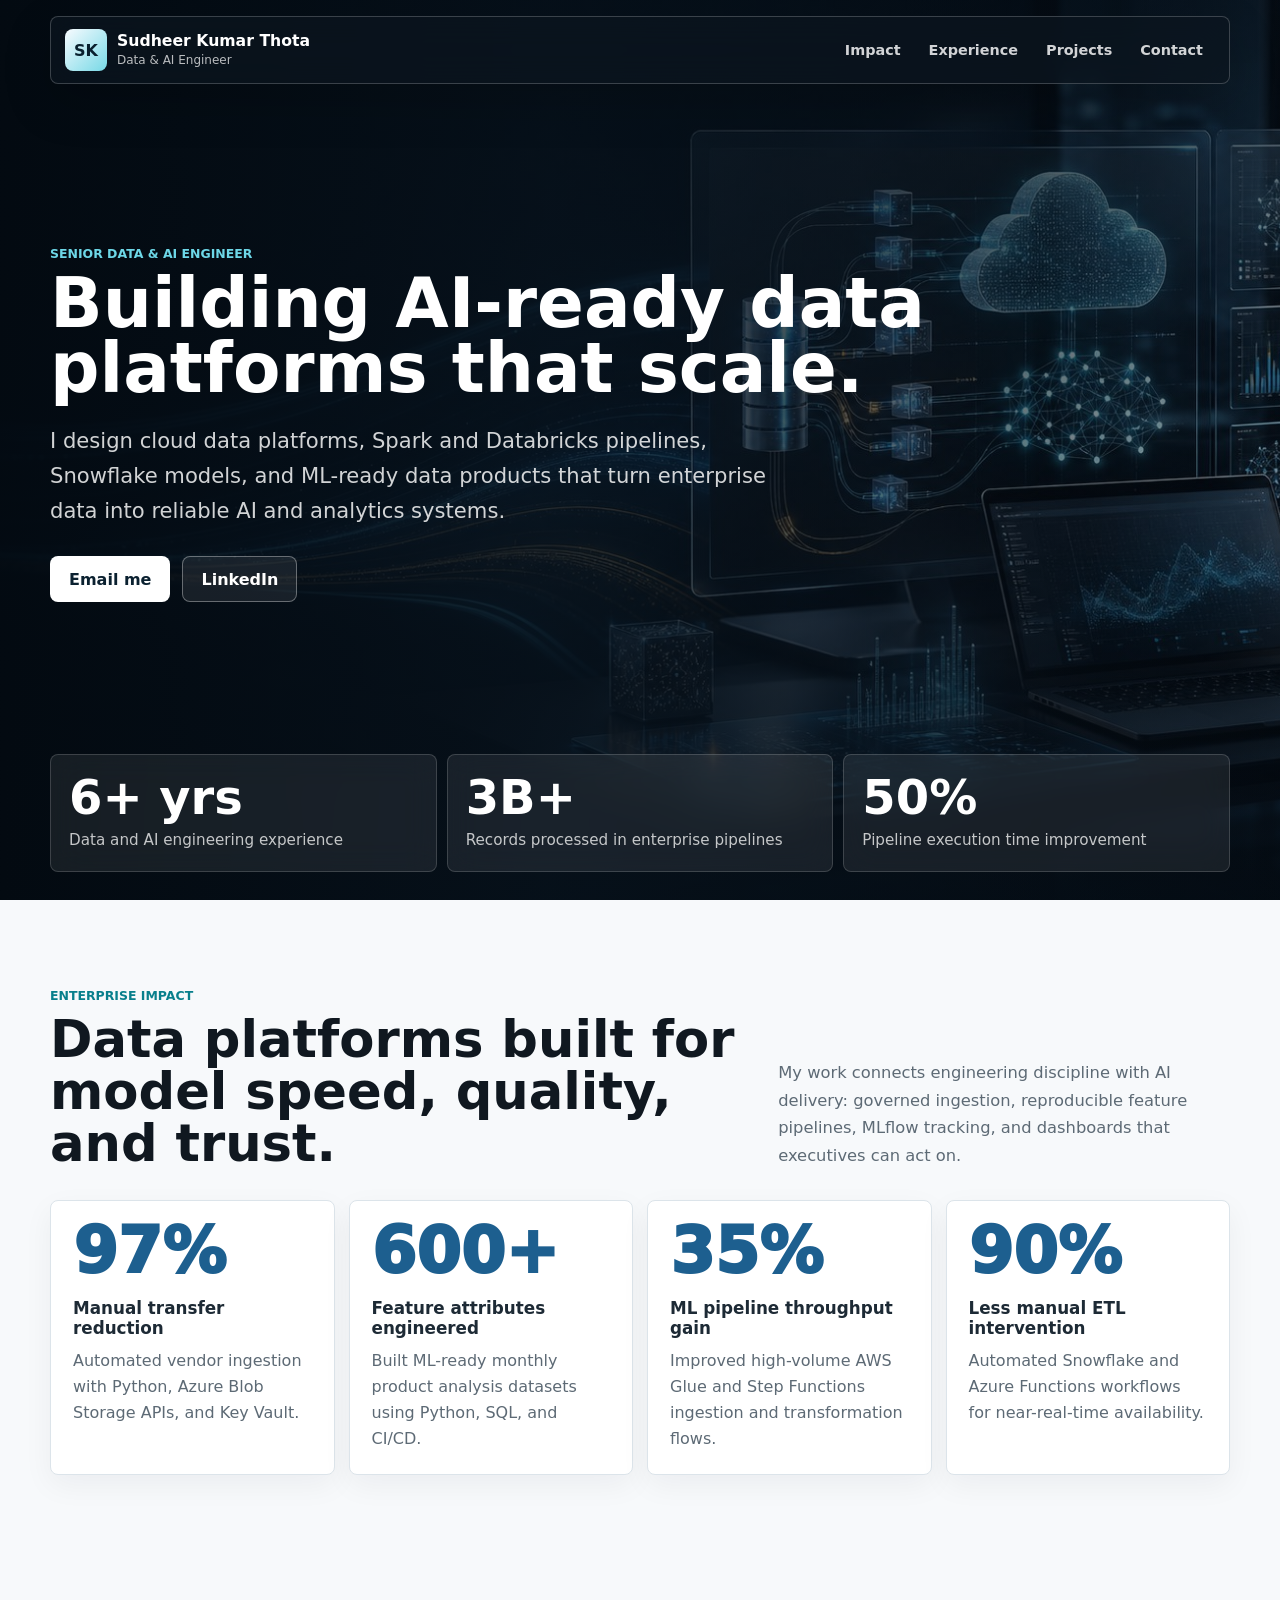
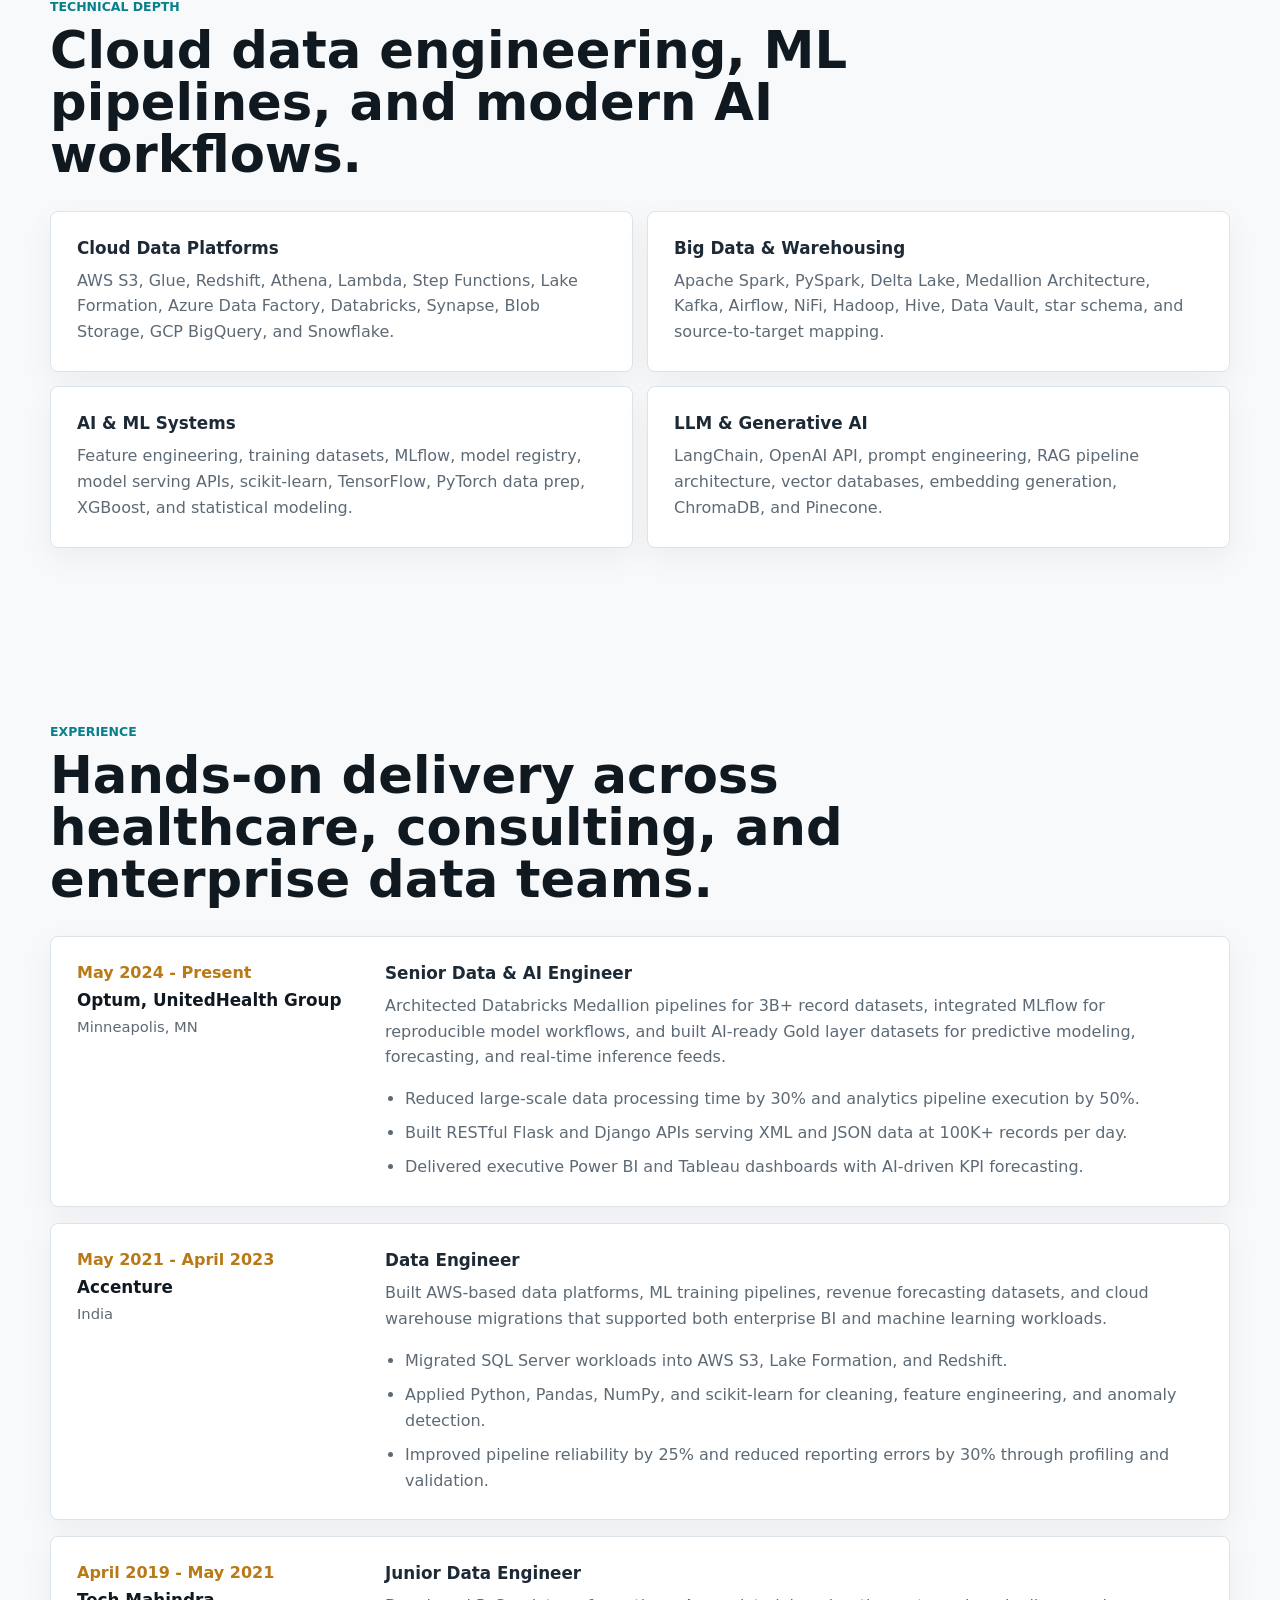
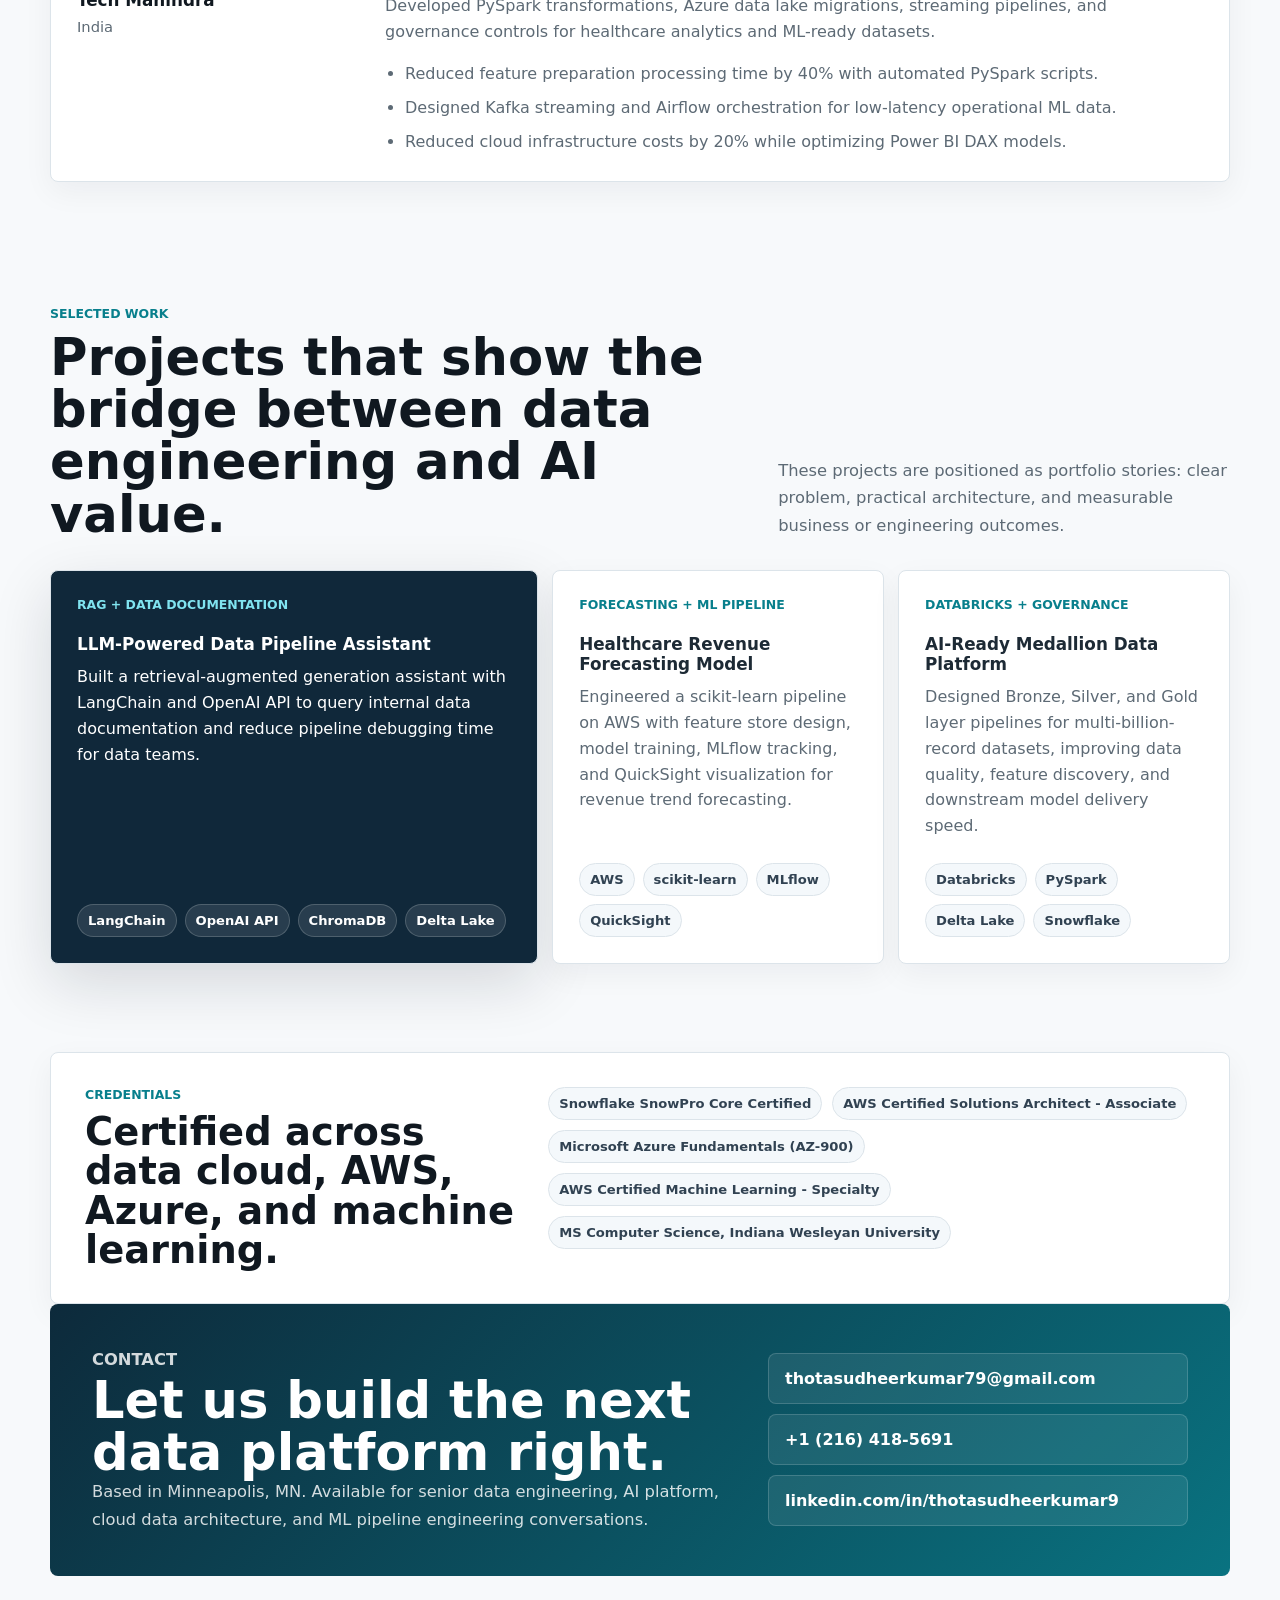
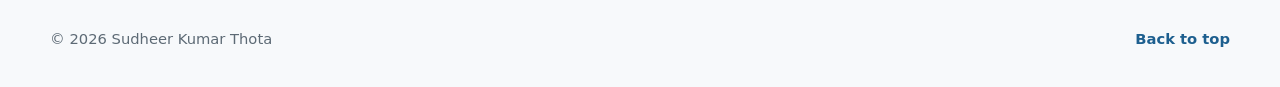
==== index.html @ 4dd769dd "Initial portfolio site" ====
<!doctype html>
<html lang="en">
  <head>
    <meta charset="UTF-8" />
    <meta name="viewport" content="width=device-width, initial-scale=1.0" />
    <meta
      name="description"
      content="Sudheer Kumar Thota - Senior Data and AI Engineer specializing in cloud data platforms, Databricks, Snowflake, Spark, ML pipelines, and AI-ready data products."
    />
    <title>Sudheer Kumar Thota | Senior Data & AI Engineer</title>
    <link rel="stylesheet" href="portfolio.css" />
    <script type="application/ld+json">
      {
        "@context": "https://schema.org",
        "@type": "Person",
        "name": "Sudheer Kumar Thota",
        "jobTitle": "Senior Data & AI Engineer",
        "email": "mailto:thotasudheerkumar79@gmail.com",
        "telephone": "+1-216-418-5691",
        "url": "https://linkedin.com/in/thotasudheerkumar9",
        "address": {
          "@type": "PostalAddress",
          "addressLocality": "Minneapolis",
          "addressRegion": "MN",
          "addressCountry": "US"
        },
        "knowsAbout": [
          "Data Engineering",
          "Artificial Intelligence",
          "Machine Learning Pipelines",
          "Databricks",
          "Snowflake",
          "Apache Spark",
          "AWS",
          "Azure",
          "GCP"
        ]
      }
    </script>
  </head>
  <body>
    <header class="site-header" aria-label="Portfolio navigation">
      <a class="brand" href="#home" aria-label="Sudheer Kumar Thota home">
        <span class="brand-mark">SK</span>
        <span>
          <strong>Sudheer Kumar Thota</strong>
          <small>Data & AI Engineer</small>
        </span>
      </a>
      <nav class="nav-links" aria-label="Primary navigation">
        <a href="#impact">Impact</a>
        <a href="#experience">Experience</a>
        <a href="#projects">Projects</a>
        <a href="#contact">Contact</a>
      </nav>
    </header>

    <main>
      <section class="hero" id="home" aria-labelledby="hero-title">
        <img
          class="hero-image"
          src="assets/sudheer-data-ai-hero.jpg"
          alt="Abstract cloud data pipelines, AI models, and analytics dashboards"
        />
        <div class="hero-overlay"></div>
        <div class="hero-content">
          <p class="eyebrow">Senior Data & AI Engineer</p>
          <h1 id="hero-title">Building AI-ready data platforms that scale.</h1>
          <p class="hero-lede">
            I design cloud data platforms, Spark and Databricks pipelines, Snowflake models,
            and ML-ready data products that turn enterprise data into reliable AI and analytics systems.
          </p>
          <div class="hero-actions" aria-label="Contact links">
            <a class="button primary" href="mailto:thotasudheerkumar79@gmail.com">Email me</a>
            <a class="button secondary" href="https://linkedin.com/in/thotasudheerkumar9">LinkedIn</a>
          </div>
        </div>
        <div class="hero-proof" aria-label="Professional highlights">
          <article>
            <strong>6+ yrs</strong>
            <span>Data and AI engineering experience</span>
          </article>
          <article>
            <strong>3B+</strong>
            <span>Records processed in enterprise pipelines</span>
          </article>
          <article>
            <strong>50%</strong>
            <span>Pipeline execution time improvement</span>
          </article>
        </div>
      </section>

      <section class="section impact" id="impact" aria-labelledby="impact-title">
        <div class="section-kicker">Enterprise Impact</div>
        <div class="section-heading">
          <h2 id="impact-title">Data platforms built for model speed, quality, and trust.</h2>
          <p>
            My work connects engineering discipline with AI delivery: governed ingestion,
            reproducible feature pipelines, MLflow tracking, and dashboards that executives can act on.
          </p>
        </div>
        <div class="metric-grid">
          <article class="metric">
            <span>97%</span>
            <h3>Manual transfer reduction</h3>
            <p>Automated vendor ingestion with Python, Azure Blob Storage APIs, and Key Vault.</p>
          </article>
          <article class="metric">
            <span>600+</span>
            <h3>Feature attributes engineered</h3>
            <p>Built ML-ready monthly product analysis datasets using Python, SQL, and CI/CD.</p>
          </article>
          <article class="metric">
            <span>35%</span>
            <h3>ML pipeline throughput gain</h3>
            <p>Improved high-volume AWS Glue and Step Functions ingestion and transformation flows.</p>
          </article>
          <article class="metric">
            <span>90%</span>
            <h3>Less manual ETL intervention</h3>
            <p>Automated Snowflake and Azure Functions workflows for near-real-time availability.</p>
          </article>
        </div>
      </section>

      <section class="section expertise" aria-labelledby="expertise-title">
        <div class="section-kicker">Technical Depth</div>
        <div class="section-heading compact">
          <h2 id="expertise-title">Cloud data engineering, ML pipelines, and modern AI workflows.</h2>
        </div>
        <div class="expertise-grid">
          <article>
            <h3>Cloud Data Platforms</h3>
            <p>AWS S3, Glue, Redshift, Athena, Lambda, Step Functions, Lake Formation, Azure Data Factory, Databricks, Synapse, Blob Storage, GCP BigQuery, and Snowflake.</p>
          </article>
          <article>
            <h3>Big Data & Warehousing</h3>
            <p>Apache Spark, PySpark, Delta Lake, Medallion Architecture, Kafka, Airflow, NiFi, Hadoop, Hive, Data Vault, star schema, and source-to-target mapping.</p>
          </article>
          <article>
            <h3>AI & ML Systems</h3>
            <p>Feature engineering, training datasets, MLflow, model registry, model serving APIs, scikit-learn, TensorFlow, PyTorch data prep, XGBoost, and statistical modeling.</p>
          </article>
          <article>
            <h3>LLM & Generative AI</h3>
            <p>LangChain, OpenAI API, prompt engineering, RAG pipeline architecture, vector databases, embedding generation, ChromaDB, and Pinecone.</p>
          </article>
        </div>
      </section>

      <section class="section experience" id="experience" aria-labelledby="experience-title">
        <div class="section-kicker">Experience</div>
        <div class="section-heading compact">
          <h2 id="experience-title">Hands-on delivery across healthcare, consulting, and enterprise data teams.</h2>
        </div>
        <div class="timeline">
          <article class="role">
            <div class="role-meta">
              <span>May 2024 - Present</span>
              <strong>Optum, UnitedHealth Group</strong>
              <small>Minneapolis, MN</small>
            </div>
            <div class="role-body">
              <h3>Senior Data & AI Engineer</h3>
              <p>
                Architected Databricks Medallion pipelines for 3B+ record datasets, integrated
                MLflow for reproducible model workflows, and built AI-ready Gold layer datasets
                for predictive modeling, forecasting, and real-time inference feeds.
              </p>
              <ul>
                <li>Reduced large-scale data processing time by 30% and analytics pipeline execution by 50%.</li>
                <li>Built RESTful Flask and Django APIs serving XML and JSON data at 100K+ records per day.</li>
                <li>Delivered executive Power BI and Tableau dashboards with AI-driven KPI forecasting.</li>
              </ul>
            </div>
          </article>

          <article class="role">
            <div class="role-meta">
              <span>May 2021 - April 2023</span>
              <strong>Accenture</strong>
              <small>India</small>
            </div>
            <div class="role-body">
              <h3>Data Engineer</h3>
              <p>
                Built AWS-based data platforms, ML training pipelines, revenue forecasting datasets,
                and cloud warehouse migrations that supported both enterprise BI and machine learning workloads.
              </p>
              <ul>
                <li>Migrated SQL Server workloads into AWS S3, Lake Formation, and Redshift.</li>
                <li>Applied Python, Pandas, NumPy, and scikit-learn for cleaning, feature engineering, and anomaly detection.</li>
                <li>Improved pipeline reliability by 25% and reduced reporting errors by 30% through profiling and validation.</li>
              </ul>
            </div>
          </article>

          <article class="role">
            <div class="role-meta">
              <span>April 2019 - May 2021</span>
              <strong>Tech Mahindra</strong>
              <small>India</small>
            </div>
            <div class="role-body">
              <h3>Junior Data Engineer</h3>
              <p>
                Developed PySpark transformations, Azure data lake migrations, streaming pipelines,
                and governance controls for healthcare analytics and ML-ready datasets.
              </p>
              <ul>
                <li>Reduced feature preparation processing time by 40% with automated PySpark scripts.</li>
                <li>Designed Kafka streaming and Airflow orchestration for low-latency operational ML data.</li>
                <li>Reduced cloud infrastructure costs by 20% while optimizing Power BI DAX models.</li>
              </ul>
            </div>
          </article>
        </div>
      </section>

      <section class="section projects" id="projects" aria-labelledby="projects-title">
        <div class="section-kicker">Selected Work</div>
        <div class="section-heading">
          <h2 id="projects-title">Projects that show the bridge between data engineering and AI value.</h2>
          <p>
            These projects are positioned as portfolio stories: clear problem, practical architecture,
            and measurable business or engineering outcomes.
          </p>
        </div>
        <div class="project-grid">
          <article class="project-card featured">
            <span>RAG + Data Documentation</span>
            <h3>LLM-Powered Data Pipeline Assistant</h3>
            <p>
              Built a retrieval-augmented generation assistant with LangChain and OpenAI API to query
              internal data documentation and reduce pipeline debugging time for data teams.
            </p>
            <div class="tag-row">
              <span>LangChain</span>
              <span>OpenAI API</span>
              <span>ChromaDB</span>
              <span>Delta Lake</span>
            </div>
          </article>
          <article class="project-card">
            <span>Forecasting + ML Pipeline</span>
            <h3>Healthcare Revenue Forecasting Model</h3>
            <p>
              Engineered a scikit-learn pipeline on AWS with feature store design, model training,
              MLflow tracking, and QuickSight visualization for revenue trend forecasting.
            </p>
            <div class="tag-row">
              <span>AWS</span>
              <span>scikit-learn</span>
              <span>MLflow</span>
              <span>QuickSight</span>
            </div>
          </article>
          <article class="project-card">
            <span>Databricks + Governance</span>
            <h3>AI-Ready Medallion Data Platform</h3>
            <p>
              Designed Bronze, Silver, and Gold layer pipelines for multi-billion-record datasets,
              improving data quality, feature discovery, and downstream model delivery speed.
            </p>
            <div class="tag-row">
              <span>Databricks</span>
              <span>PySpark</span>
              <span>Delta Lake</span>
              <span>Snowflake</span>
            </div>
          </article>
        </div>
      </section>

      <section class="section credentials" aria-labelledby="credentials-title">
        <div>
          <div class="section-kicker">Credentials</div>
          <h2 id="credentials-title">Certified across data cloud, AWS, Azure, and machine learning.</h2>
        </div>
        <div class="credential-list">
          <span>Snowflake SnowPro Core Certified</span>
          <span>AWS Certified Solutions Architect - Associate</span>
          <span>Microsoft Azure Fundamentals (AZ-900)</span>
          <span>AWS Certified Machine Learning - Specialty</span>
          <span>MS Computer Science, Indiana Wesleyan University</span>
        </div>
      </section>

      <section class="contact-band" id="contact" aria-labelledby="contact-title">
        <div>
          <p class="eyebrow">Contact</p>
          <h2 id="contact-title">Let us build the next data platform right.</h2>
          <p>
            Based in Minneapolis, MN. Available for senior data engineering, AI platform,
            cloud data architecture, and ML pipeline engineering conversations.
          </p>
        </div>
        <div class="contact-card">
          <a href="mailto:thotasudheerkumar79@gmail.com">thotasudheerkumar79@gmail.com</a>
          <a href="tel:+12164185691">+1 (216) 418-5691</a>
          <a href="https://linkedin.com/in/thotasudheerkumar9">linkedin.com/in/thotasudheerkumar9</a>
        </div>
      </section>
    </main>

    <footer class="site-footer">
      <span>© 2026 Sudheer Kumar Thota</span>
      <a href="#home">Back to top</a>
    </footer>
  </body>
</html>
---- portfolio.css ----
:root {
  --ink: #101820;
  --ink-2: #1d2a35;
  --muted: #5d6a75;
  --paper: #f7f9fb;
  --surface: #ffffff;
  --line: #dce4ea;
  --blue: #1d5f8f;
  --teal: #087f8c;
  --amber: #b87916;
  --coral: #b94e48;
  --shadow: 0 20px 60px rgba(16, 24, 32, 0.14);
}

* {
  box-sizing: border-box;
}

html {
  scroll-behavior: smooth;
}

body {
  margin: 0;
  color: var(--ink);
  background: var(--paper);
  font-family:
    Inter, ui-sans-serif, system-ui, -apple-system, BlinkMacSystemFont, "Segoe UI",
    sans-serif;
}

a {
  color: inherit;
  text-decoration: none;
}

p,
h1,
h2,
h3 {
  margin-top: 0;
}

.site-header {
  position: fixed;
  top: 16px;
  left: 50%;
  z-index: 20;
  display: flex;
  width: min(1180px, calc(100% - 28px));
  align-items: center;
  justify-content: space-between;
  gap: 18px;
  transform: translateX(-50%);
  border: 1px solid rgba(255, 255, 255, 0.2);
  border-radius: 8px;
  background: rgba(12, 22, 31, 0.72);
  padding: 12px 14px;
  color: #ffffff;
  backdrop-filter: blur(18px);
  box-shadow: 0 18px 48px rgba(0, 0, 0, 0.18);
}

.brand {
  display: inline-flex;
  min-width: 0;
  align-items: center;
  gap: 10px;
}

.brand-mark {
  display: grid;
  width: 42px;
  height: 42px;
  place-items: center;
  border-radius: 8px;
  background: linear-gradient(135deg, #f8fbff, #77d9e6);
  color: #09202e;
  font-weight: 900;
}

.brand strong,
.brand small {
  display: block;
  line-height: 1.05;
}

.brand strong {
  font-size: 0.98rem;
}

.brand small {
  margin-top: 4px;
  color: rgba(255, 255, 255, 0.72);
  font-size: 0.75rem;
}

.nav-links {
  display: flex;
  flex-wrap: wrap;
  align-items: center;
  justify-content: flex-end;
  gap: 4px;
}

.nav-links a {
  border-radius: 8px;
  padding: 10px 12px;
  color: rgba(255, 255, 255, 0.82);
  font-size: 0.9rem;
  font-weight: 800;
}

.nav-links a:hover {
  background: rgba(255, 255, 255, 0.1);
  color: #ffffff;
}

.hero {
  position: relative;
  min-height: 100svh;
  display: grid;
  align-items: center;
  overflow: hidden;
  padding: 118px max(22px, calc((100vw - 1180px) / 2)) 170px;
  color: #ffffff;
}

.hero-image,
.hero-overlay {
  position: absolute;
  inset: 0;
  width: 100%;
  height: 100%;
}

.hero-image {
  object-fit: cover;
  object-position: center;
}

.hero-overlay {
  background:
    linear-gradient(90deg, rgba(3, 10, 17, 0.96) 0%, rgba(7, 18, 28, 0.78) 43%, rgba(7, 18, 28, 0.2) 100%),
    linear-gradient(0deg, rgba(3, 10, 17, 0.86) 0%, rgba(3, 10, 17, 0.18) 44%, rgba(3, 10, 17, 0.6) 100%);
}

.hero-content {
  position: relative;
  z-index: 1;
  width: min(900px, 100%);
}

.eyebrow,
.section-kicker {
  margin-bottom: 10px;
  color: #6dd7e7;
  font-size: 0.78rem;
  font-weight: 900;
  letter-spacing: 0;
  text-transform: uppercase;
}

.section-kicker {
  color: var(--teal);
}

h1 {
  margin-bottom: 22px;
  max-width: 900px;
  font-size: clamp(2.9rem, 5.4vw, 4.9rem);
  line-height: 0.95;
  letter-spacing: 0;
}

.hero-lede {
  max-width: 720px;
  margin-bottom: 28px;
  color: rgba(255, 255, 255, 0.82);
  font-size: clamp(1.04rem, 2vw, 1.32rem);
  line-height: 1.65;
}

.hero-actions {
  display: flex;
  flex-wrap: wrap;
  gap: 12px;
}

.button {
  display: inline-flex;
  min-height: 46px;
  align-items: center;
  justify-content: center;
  border-radius: 8px;
  border: 1px solid transparent;
  padding: 0 18px;
  font-weight: 900;
}

.button.primary {
  background: #ffffff;
  color: #0b2130;
}

.button.secondary {
  border-color: rgba(255, 255, 255, 0.34);
  color: #ffffff;
  background: rgba(255, 255, 255, 0.08);
}

.button:hover {
  transform: translateY(-1px);
}

.hero-proof {
  position: absolute;
  right: max(22px, calc((100vw - 1180px) / 2));
  bottom: 28px;
  left: max(22px, calc((100vw - 1180px) / 2));
  z-index: 1;
  display: grid;
  grid-template-columns: repeat(3, minmax(0, 1fr));
  gap: 10px;
}

.hero-proof article {
  min-height: 118px;
  border: 1px solid rgba(255, 255, 255, 0.16);
  border-radius: 8px;
  background: rgba(255, 255, 255, 0.08);
  padding: 18px;
  backdrop-filter: blur(16px);
}

.hero-proof strong {
  display: block;
  margin-bottom: 8px;
  font-size: clamp(1.9rem, 4vw, 3rem);
  line-height: 1;
}

.hero-proof span {
  color: rgba(255, 255, 255, 0.75);
  font-size: 0.95rem;
  line-height: 1.45;
}

.section,
.contact-band,
.site-footer {
  width: min(1180px, calc(100% - 36px));
  margin: 0 auto;
}

.section {
  padding: 88px 0;
}

.section-heading {
  display: grid;
  grid-template-columns: minmax(0, 1.1fr) minmax(280px, 0.72fr);
  gap: 38px;
  align-items: end;
  margin-bottom: 30px;
}

.section-heading.compact {
  display: block;
  max-width: 880px;
}

h2 {
  margin-bottom: 0;
  color: var(--ink);
  font-size: clamp(2rem, 4vw, 3.5rem);
  line-height: 1.02;
  letter-spacing: 0;
}

.section-heading p,
.contact-band p {
  margin-bottom: 0;
  color: var(--muted);
  font-size: 1.02rem;
  line-height: 1.7;
}

.metric-grid,
.expertise-grid,
.project-grid {
  display: grid;
  grid-template-columns: repeat(4, minmax(0, 1fr));
  gap: 14px;
}

.metric,
.expertise-grid article,
.project-card,
.role,
.credentials {
  border: 1px solid var(--line);
  border-radius: 8px;
  background: var(--surface);
  box-shadow: 0 10px 30px rgba(16, 24, 32, 0.05);
}

.metric {
  padding: 22px;
}

.metric span {
  display: block;
  margin-bottom: 18px;
  color: var(--blue);
  font-size: clamp(2.2rem, 5vw, 4rem);
  font-weight: 950;
  line-height: 0.9;
}

.metric h3,
.expertise-grid h3,
.project-card h3,
.role-body h3 {
  margin-bottom: 10px;
  color: var(--ink-2);
  font-size: 1.05rem;
}

.metric p,
.expertise-grid p,
.project-card p,
.role-body p,
.role-body li {
  margin-bottom: 0;
  color: var(--muted);
  line-height: 1.62;
}

.expertise {
  padding-top: 36px;
}

.expertise-grid {
  grid-template-columns: repeat(2, minmax(0, 1fr));
  margin-top: 30px;
}

.expertise-grid article {
  padding: 26px;
}

.timeline {
  display: grid;
  gap: 16px;
  margin-top: 30px;
}

.role {
  display: grid;
  grid-template-columns: 280px minmax(0, 1fr);
  gap: 28px;
  padding: 26px;
}

.role-meta {
  display: grid;
  align-content: start;
  gap: 8px;
}

.role-meta span {
  color: var(--amber);
  font-weight: 900;
}

.role-meta strong {
  color: var(--ink);
  font-size: 1.05rem;
}

.role-meta small {
  color: var(--muted);
  font-size: 0.92rem;
}

.role-body ul {
  display: grid;
  gap: 8px;
  margin: 16px 0 0;
  padding-left: 20px;
}

.projects {
  padding-top: 36px;
}

.project-grid {
  grid-template-columns: 1.25fr repeat(2, minmax(0, 0.85fr));
}

.project-card {
  display: flex;
  min-height: 330px;
  flex-direction: column;
  padding: 26px;
}

.project-card.featured {
  background: #10283a;
  color: #ffffff;
  box-shadow: var(--shadow);
}

.project-card > span {
  margin-bottom: 22px;
  color: var(--teal);
  font-size: 0.78rem;
  font-weight: 900;
  text-transform: uppercase;
}

.project-card.featured > span {
  color: #80e4f0;
}

.project-card.featured h3,
.project-card.featured p {
  color: #ffffff;
}

.tag-row {
  display: flex;
  flex-wrap: wrap;
  gap: 8px;
  margin-top: auto;
  padding-top: 24px;
}

.tag-row span,
.credential-list span {
  border: 1px solid var(--line);
  border-radius: 999px;
  background: #f4f8fb;
  padding: 8px 10px;
  color: #314252;
  font-size: 0.82rem;
  font-weight: 800;
}

.project-card.featured .tag-row span {
  border-color: rgba(255, 255, 255, 0.18);
  background: rgba(255, 255, 255, 0.1);
  color: #ffffff;
}

.credentials {
  display: grid;
  grid-template-columns: minmax(0, 0.8fr) minmax(0, 1.2fr);
  gap: 32px;
  align-items: start;
  padding: 34px;
}

.credentials h2 {
  font-size: clamp(1.8rem, 3vw, 2.7rem);
}

.credential-list {
  display: flex;
  flex-wrap: wrap;
  gap: 10px;
}

.contact-band {
  display: grid;
  grid-template-columns: minmax(0, 1fr) 420px;
  gap: 28px;
  align-items: center;
  margin-bottom: 28px;
  border-radius: 8px;
  background:
    linear-gradient(135deg, rgba(13, 42, 59, 0.96), rgba(8, 127, 140, 0.86)),
    #10283a;
  padding: 42px;
  color: #ffffff;
}

.contact-band h2,
.contact-band p,
.contact-band .eyebrow {
  color: #ffffff;
}

.contact-band p {
  max-width: 680px;
  opacity: 0.82;
}

.contact-card {
  display: grid;
  gap: 10px;
}

.contact-card a {
  display: block;
  overflow-wrap: anywhere;
  border: 1px solid rgba(255, 255, 255, 0.16);
  border-radius: 8px;
  background: rgba(255, 255, 255, 0.08);
  padding: 15px 16px;
  color: #ffffff;
  font-weight: 850;
}

.site-footer {
  display: flex;
  justify-content: space-between;
  gap: 16px;
  padding: 26px 0 40px;
  color: var(--muted);
  font-size: 0.92rem;
}

.site-footer a {
  color: var(--blue);
  font-weight: 900;
}

@media (max-width: 920px) {
  .site-header {
    position: absolute;
    align-items: flex-start;
  }

  .nav-links {
    display: none;
  }

  .hero {
    min-height: auto;
    padding-top: 118px;
    padding-bottom: 34px;
  }

  .hero-proof {
    position: relative;
    right: auto;
    bottom: auto;
    left: auto;
    margin-top: 32px;
  }

  .hero-proof,
  .metric-grid,
  .expertise-grid,
  .project-grid,
  .credentials,
  .contact-band,
  .section-heading,
  .role {
    grid-template-columns: 1fr;
  }

  .section {
    padding: 58px 0;
  }

  .project-card {
    min-height: 0;
  }

  .contact-band {
    padding: 30px;
  }
}

@media (max-width: 560px) {
  .brand small {
    display: none;
  }

  .brand strong {
    font-size: 0.9rem;
  }

  .site-header {
    top: 10px;
    width: calc(100% - 20px);
    padding: 10px;
  }

  .hero {
    padding-right: 18px;
    padding-left: 18px;
  }

  h1 {
    font-size: 2.8rem;
  }

  .hero-proof article,
  .metric,
  .expertise-grid article,
  .project-card,
  .role,
  .credentials,
  .contact-band {
    padding: 20px;
  }

  .site-footer {
    flex-direction: column;
  }
}
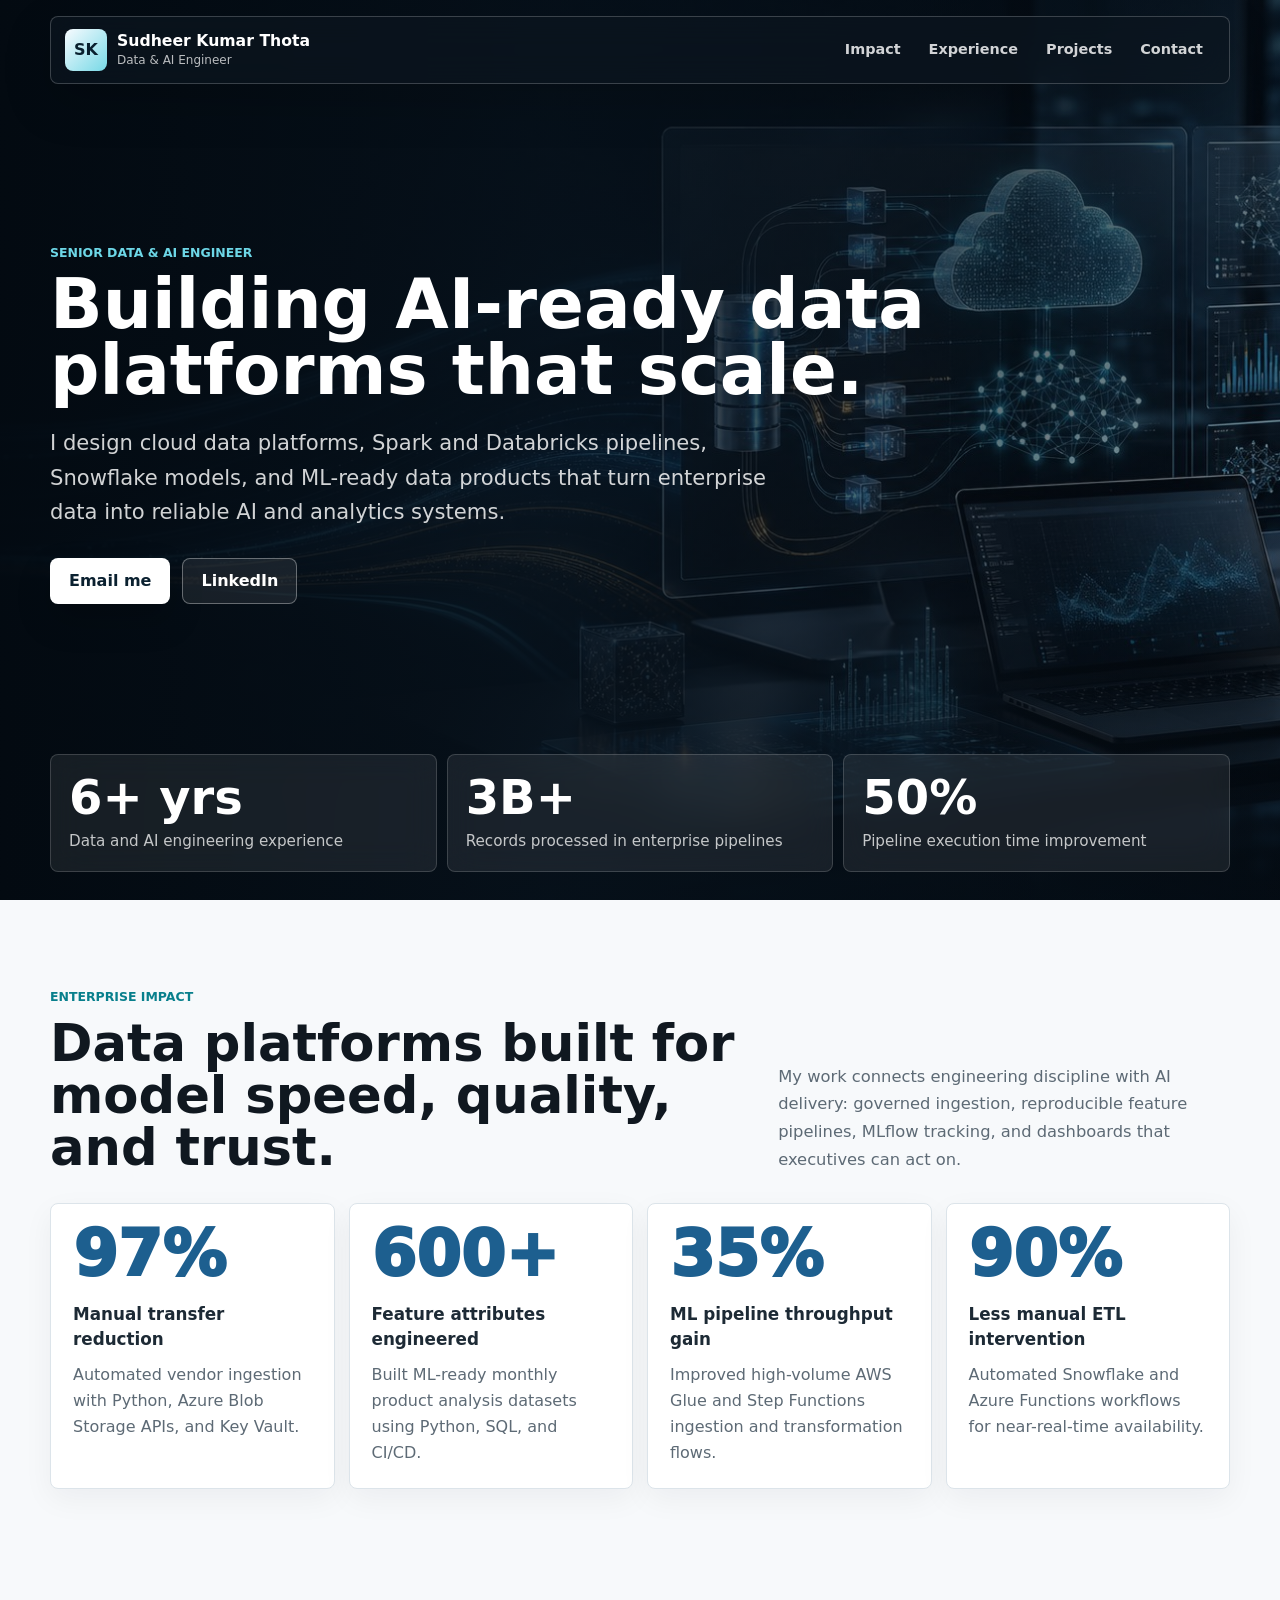
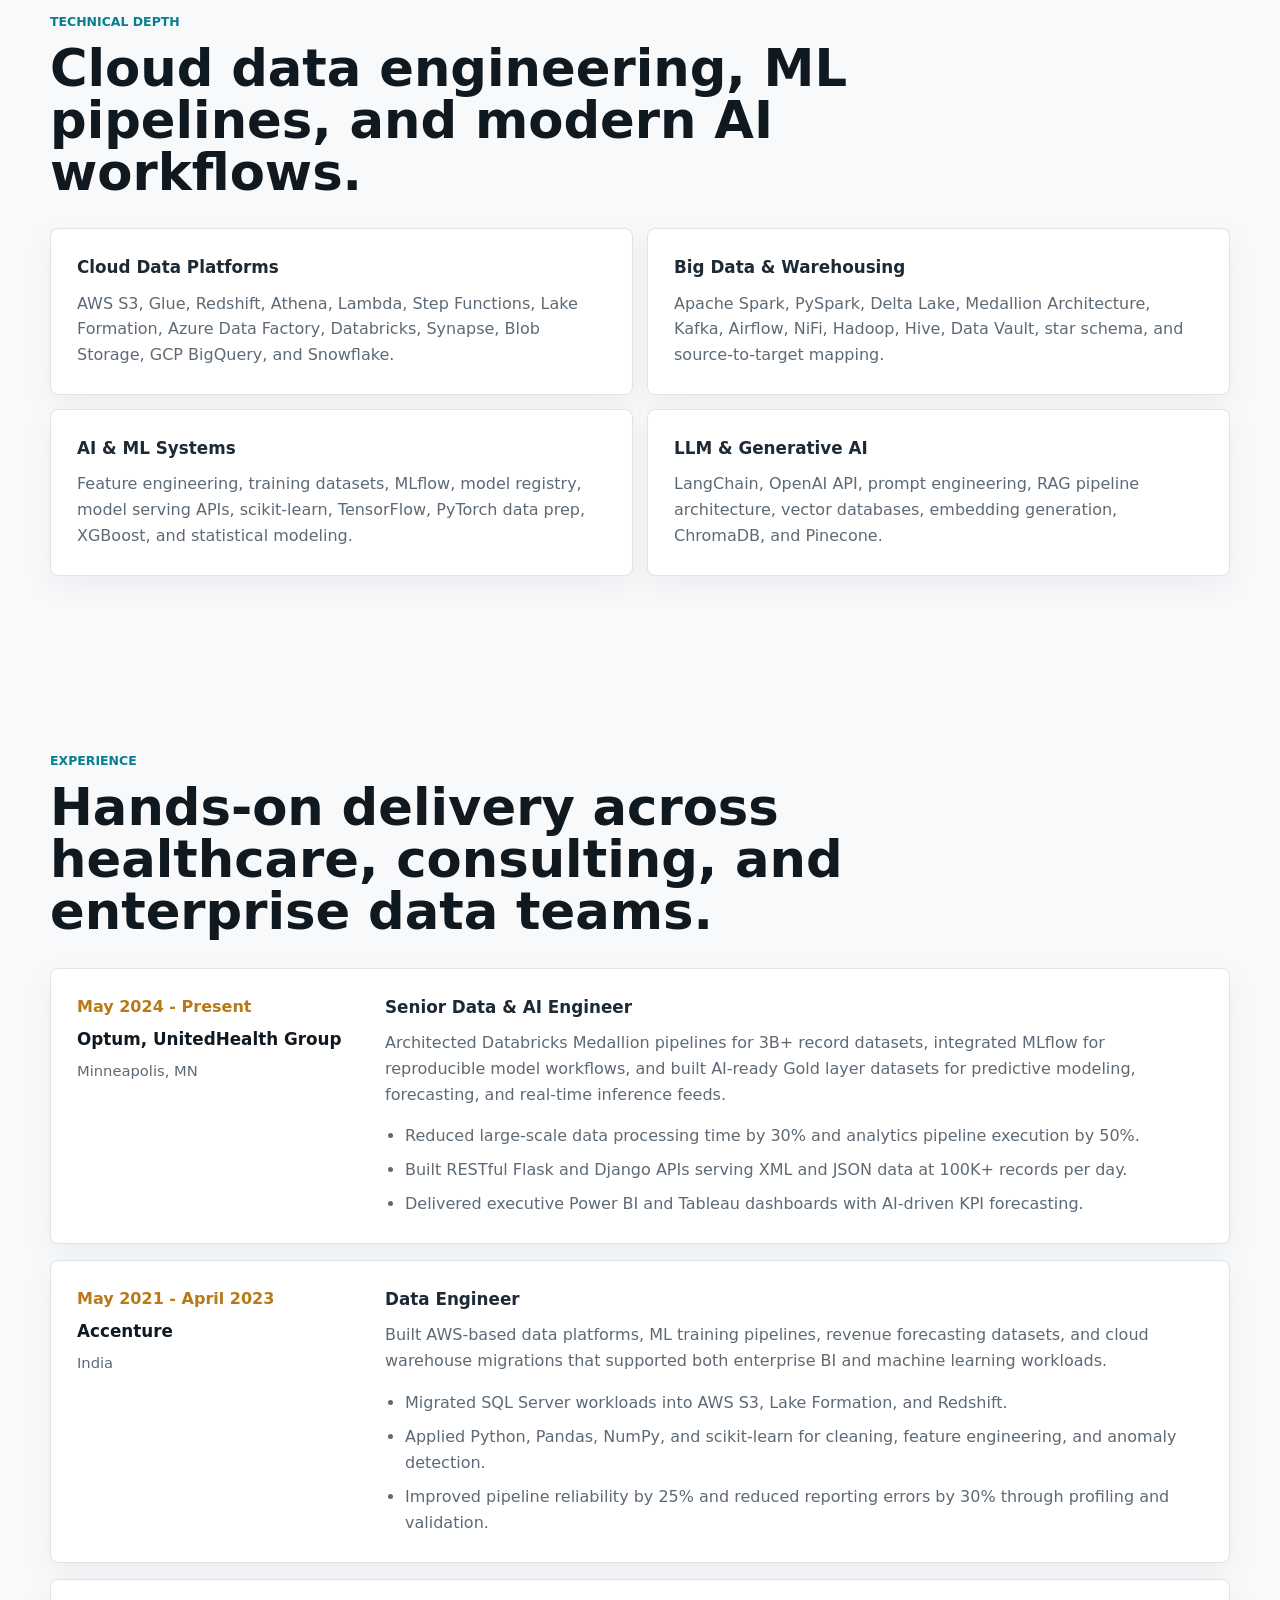
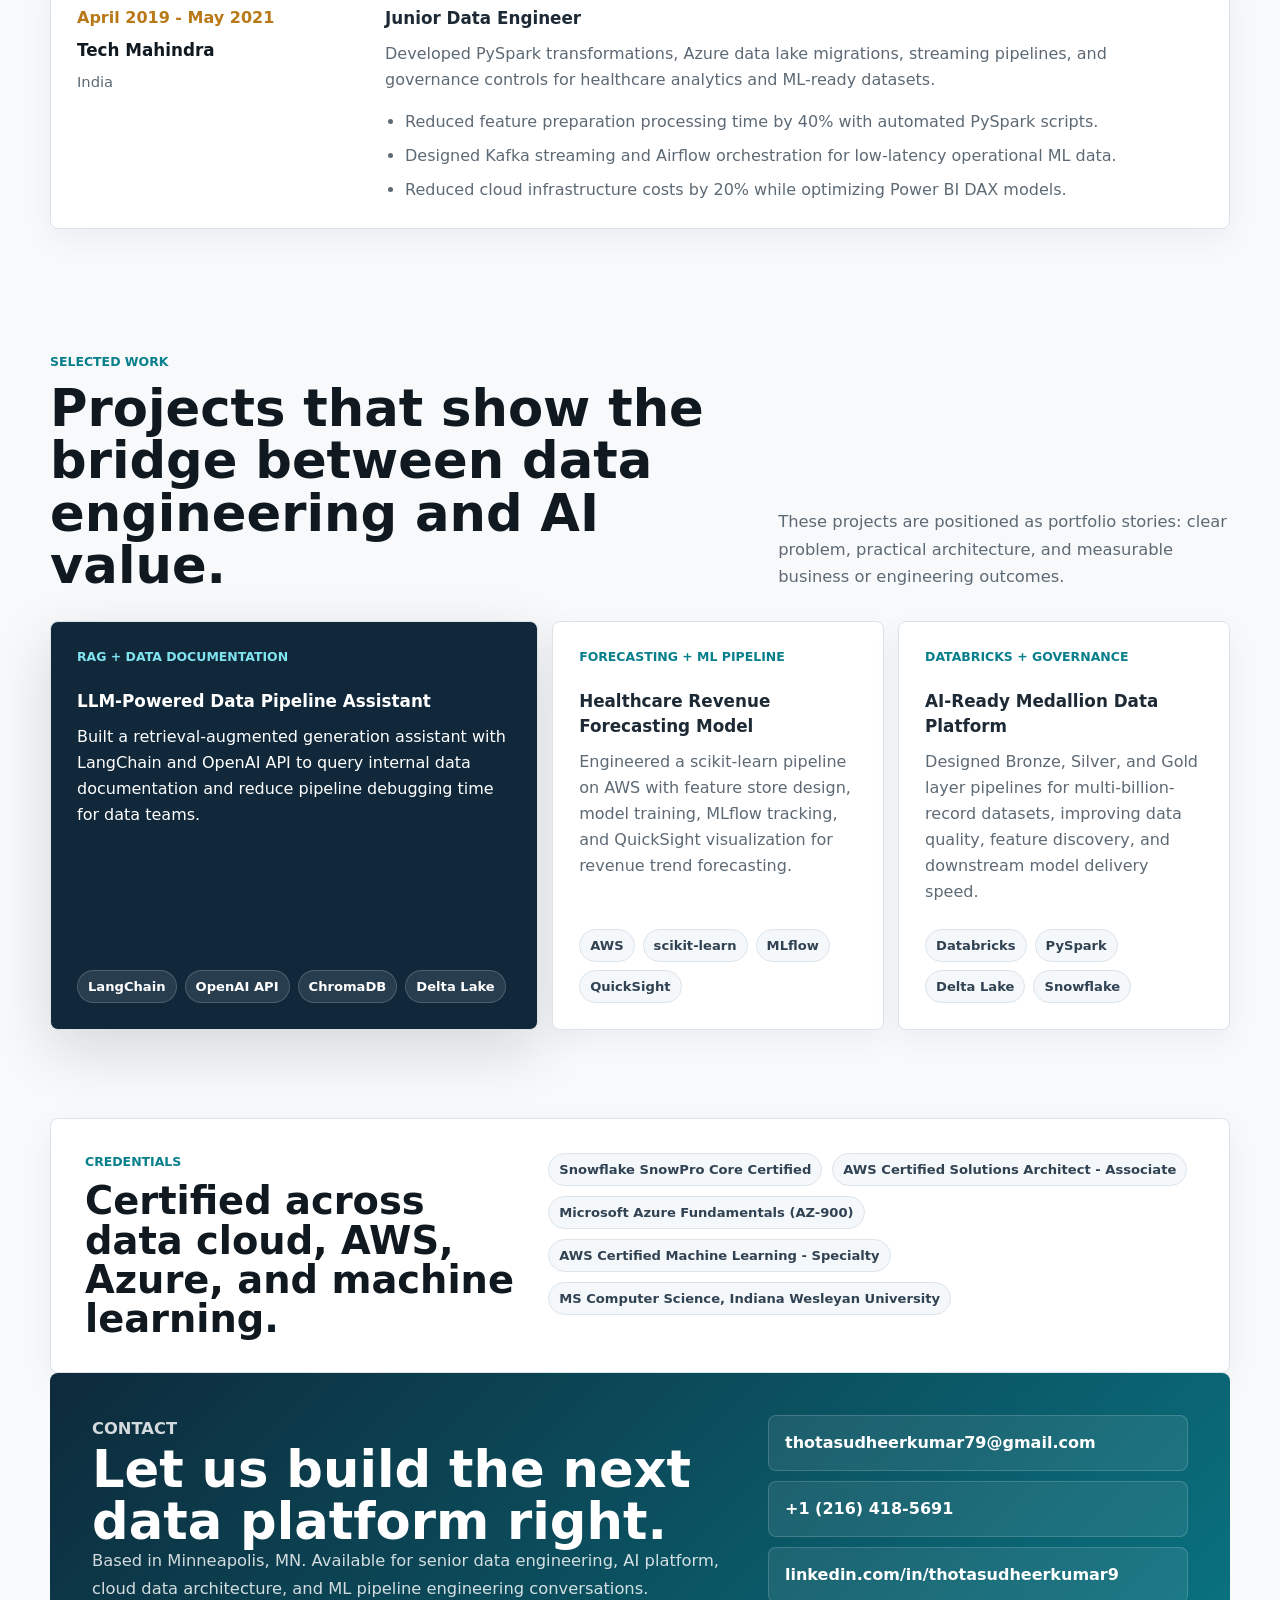
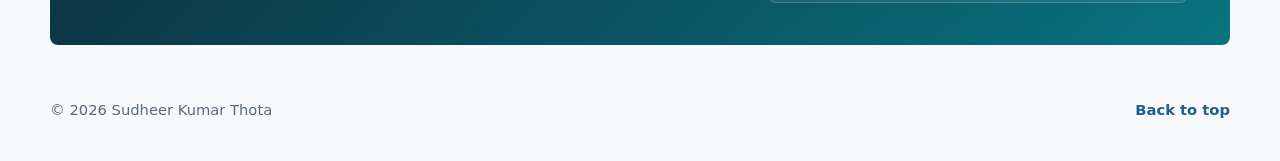
==== commit 0fad5f61: "Improve responsive portfolio experience" ====
--- a/index.html
+++ b/index.html
@@ -7,8 +7,10 @@
       name="description"
       content="Sudheer Kumar Thota - Senior Data and AI Engineer specializing in cloud data platforms, Databricks, Snowflake, Spark, ML pipelines, and AI-ready data products."
     />
+    <meta name="theme-color" content="#101820" />
     <title>Sudheer Kumar Thota | Senior Data & AI Engineer</title>
     <link rel="stylesheet" href="portfolio.css" />
+    <script src="portfolio.js" defer></script>
     <script type="application/ld+json">
       {
         "@context": "https://schema.org",
--- a/portfolio.css
+++ b/portfolio.css
@@ -10,6 +10,9 @@
   --amber: #b87916;
   --coral: #b94e48;
   --shadow: 0 20px 60px rgba(16, 24, 32, 0.14);
+  --shadow-soft: 0 14px 36px rgba(16, 24, 32, 0.08);
+  --page-gutter: max(22px, calc((100vw - 1180px) / 2));
+  --ease: cubic-bezier(0.22, 1, 0.36, 1);
 }
 
 * {
@@ -18,6 +21,7 @@
 
 html {
   scroll-behavior: smooth;
+  scroll-padding-top: 104px;
 }
 
 body {
@@ -27,11 +31,19 @@
   font-family:
     Inter, ui-sans-serif, system-ui, -apple-system, BlinkMacSystemFont, "Segoe UI",
     sans-serif;
+  line-height: 1.5;
+  text-rendering: optimizeLegibility;
+  -webkit-font-smoothing: antialiased;
 }
 
 a {
   color: inherit;
   text-decoration: none;
+}
+
+img {
+  display: block;
+  max-width: 100%;
 }
 
 p,
@@ -39,6 +51,16 @@
 h2,
 h3 {
   margin-top: 0;
+}
+
+::selection {
+  color: #06131c;
+  background: #8ee8f2;
+}
+
+:focus-visible {
+  outline: 3px solid rgba(109, 215, 231, 0.8);
+  outline-offset: 4px;
 }
 
 .site-header {
@@ -59,6 +81,19 @@
   color: #ffffff;
   backdrop-filter: blur(18px);
   box-shadow: 0 18px 48px rgba(0, 0, 0, 0.18);
+  transition:
+    width 220ms var(--ease),
+    background-color 220ms var(--ease),
+    border-color 220ms var(--ease),
+    box-shadow 220ms var(--ease),
+    transform 220ms var(--ease);
+}
+
+.site-header.is-scrolled {
+  width: min(1040px, calc(100% - 28px));
+  border-color: rgba(255, 255, 255, 0.14);
+  background: rgba(8, 17, 25, 0.9);
+  box-shadow: 0 18px 56px rgba(0, 0, 0, 0.24);
 }
 
 .brand {
@@ -109,11 +144,20 @@
   color: rgba(255, 255, 255, 0.82);
   font-size: 0.9rem;
   font-weight: 800;
+  transition:
+    color 180ms var(--ease),
+    background-color 180ms var(--ease),
+    transform 180ms var(--ease);
+}
+
+.nav-links a:hover,
+.nav-links a[aria-current="page"] {
+  background: rgba(255, 255, 255, 0.1);
+  color: #ffffff;
 }
 
 .nav-links a:hover {
-  background: rgba(255, 255, 255, 0.1);
-  color: #ffffff;
+  transform: translateY(-1px);
 }
 
 .hero {
@@ -122,8 +166,9 @@
   display: grid;
   align-items: center;
   overflow: hidden;
-  padding: 118px max(22px, calc((100vw - 1180px) / 2)) 170px;
-  color: #ffffff;
+  padding: 118px var(--page-gutter) 170px;
+  color: #ffffff;
+  isolation: isolate;
 }
 
 .hero-image,
@@ -136,7 +181,8 @@
 
 .hero-image {
   object-fit: cover;
-  object-position: center;
+  object-position: 57% center;
+  transform: scale(1.01);
 }
 
 .hero-overlay {
@@ -196,11 +242,17 @@
   border: 1px solid transparent;
   padding: 0 18px;
   font-weight: 900;
+  transition:
+    transform 180ms var(--ease),
+    box-shadow 180ms var(--ease),
+    background-color 180ms var(--ease),
+    border-color 180ms var(--ease);
 }
 
 .button.primary {
   background: #ffffff;
   color: #0b2130;
+  box-shadow: 0 16px 34px rgba(0, 0, 0, 0.18);
 }
 
 .button.secondary {
@@ -210,14 +262,14 @@
 }
 
 .button:hover {
-  transform: translateY(-1px);
+  transform: translateY(-2px);
 }
 
 .hero-proof {
   position: absolute;
-  right: max(22px, calc((100vw - 1180px) / 2));
+  right: var(--page-gutter);
   bottom: 28px;
-  left: max(22px, calc((100vw - 1180px) / 2));
+  left: var(--page-gutter);
   z-index: 1;
   display: grid;
   grid-template-columns: repeat(3, minmax(0, 1fr));
@@ -231,6 +283,16 @@
   background: rgba(255, 255, 255, 0.08);
   padding: 18px;
   backdrop-filter: blur(16px);
+  transition:
+    transform 220ms var(--ease),
+    border-color 220ms var(--ease),
+    background-color 220ms var(--ease);
+}
+
+.hero-proof article:hover {
+  border-color: rgba(255, 255, 255, 0.32);
+  background: rgba(255, 255, 255, 0.12);
+  transform: translateY(-3px);
 }
 
 .hero-proof strong {
@@ -255,6 +317,7 @@
 
 .section {
   padding: 88px 0;
+  scroll-margin-top: 104px;
 }
 
 .section-heading {
@@ -303,6 +366,20 @@
   border-radius: 8px;
   background: var(--surface);
   box-shadow: 0 10px 30px rgba(16, 24, 32, 0.05);
+  transition:
+    transform 220ms var(--ease),
+    border-color 220ms var(--ease),
+    box-shadow 220ms var(--ease);
+}
+
+.metric:hover,
+.expertise-grid article:hover,
+.project-card:hover,
+.role:hover,
+.credentials:hover {
+  border-color: rgba(8, 127, 140, 0.22);
+  box-shadow: var(--shadow-soft);
+  transform: translateY(-4px);
 }
 
 .metric {
@@ -401,7 +478,7 @@
 
 .project-card {
   display: flex;
-  min-height: 330px;
+  min-height: 320px;
   flex-direction: column;
   padding: 26px;
 }
@@ -446,6 +523,7 @@
   color: #314252;
   font-size: 0.82rem;
   font-weight: 800;
+  line-height: 1.15;
 }
 
 .project-card.featured .tag-row span {
@@ -511,6 +589,16 @@
   padding: 15px 16px;
   color: #ffffff;
   font-weight: 850;
+  transition:
+    transform 180ms var(--ease),
+    border-color 180ms var(--ease),
+    background-color 180ms var(--ease);
+}
+
+.contact-card a:hover {
+  border-color: rgba(255, 255, 255, 0.34);
+  background: rgba(255, 255, 255, 0.13);
+  transform: translateX(3px);
 }
 
 .site-footer {
@@ -527,19 +615,82 @@
   font-weight: 900;
 }
 
+@media (prefers-reduced-motion: no-preference) {
+  .reveal {
+    transform: translateY(18px);
+    transition: transform 650ms var(--ease);
+  }
+
+  .reveal.is-visible {
+    transform: translateY(0);
+  }
+}
+
+@media (prefers-reduced-motion: reduce) {
+  *,
+  *::before,
+  *::after {
+    scroll-behavior: auto !important;
+    transition-duration: 0.01ms !important;
+    animation-duration: 0.01ms !important;
+    animation-iteration-count: 1 !important;
+  }
+}
+
+@media (max-width: 1120px) {
+  .metric-grid {
+    grid-template-columns: repeat(2, minmax(0, 1fr));
+  }
+
+  .project-grid {
+    grid-template-columns: repeat(2, minmax(0, 1fr));
+  }
+
+  .project-card.featured {
+    grid-column: 1 / -1;
+    min-height: 260px;
+  }
+
+  .contact-band {
+    grid-template-columns: minmax(0, 1fr) minmax(320px, 0.82fr);
+  }
+}
+
 @media (max-width: 920px) {
+  html {
+    scroll-padding-top: 132px;
+  }
+
   .site-header {
-    position: absolute;
-    align-items: flex-start;
+    top: 12px;
+    flex-direction: column;
+    align-items: stretch;
+    gap: 10px;
+    width: min(720px, calc(100% - 24px));
   }
 
   .nav-links {
-    display: none;
+    display: grid;
+    grid-template-columns: repeat(4, 1fr);
+    gap: 4px;
+    border: 1px solid rgba(255, 255, 255, 0.12);
+    border-radius: 8px;
+    background: rgba(255, 255, 255, 0.08);
+    padding: 6px;
+  }
+
+  .nav-links a {
+    display: grid;
+    min-height: 42px;
+    place-items: center;
+    padding: 0 6px;
+    text-align: center;
+    font-size: 0.82rem;
   }
 
   .hero {
     min-height: auto;
-    padding-top: 118px;
+    padding-top: 164px;
     padding-bottom: 34px;
   }
 
@@ -548,10 +699,17 @@
     right: auto;
     bottom: auto;
     left: auto;
+    grid-template-columns: repeat(3, minmax(0, 1fr));
+    gap: 8px;
     margin-top: 32px;
   }
 
-  .hero-proof,
+  .hero-overlay {
+    background:
+      linear-gradient(90deg, rgba(3, 10, 17, 0.95) 0%, rgba(7, 18, 28, 0.78) 100%),
+      linear-gradient(0deg, rgba(3, 10, 17, 0.9) 0%, rgba(3, 10, 17, 0.32) 100%);
+  }
+
   .metric-grid,
   .expertise-grid,
   .project-grid,
@@ -564,6 +722,7 @@
 
   .section {
     padding: 58px 0;
+    scroll-margin-top: 132px;
   }
 
   .project-card {
@@ -573,9 +732,17 @@
   .contact-band {
     padding: 30px;
   }
+
+  .site-footer {
+    padding-bottom: 40px;
+  }
 }
 
 @media (max-width: 560px) {
+  :root {
+    --page-gutter: 18px;
+  }
+
   .brand small {
     display: none;
   }
@@ -596,7 +763,29 @@
   }
 
   h1 {
-    font-size: 2.8rem;
+    font-size: clamp(2.45rem, 12vw, 2.95rem);
+    line-height: 0.98;
+  }
+
+  h2 {
+    font-size: clamp(1.85rem, 9vw, 2.35rem);
+    line-height: 1.08;
+  }
+
+  .hero-lede,
+  .section-heading p,
+  .contact-band p {
+    font-size: 0.98rem;
+    line-height: 1.62;
+  }
+
+  .hero-actions {
+    display: grid;
+    grid-template-columns: 1fr;
+  }
+
+  .button {
+    width: 100%;
   }
 
   .hero-proof article,
@@ -609,7 +798,39 @@
     padding: 20px;
   }
 
+  .hero-proof article {
+    min-height: 108px;
+    padding: 14px 12px;
+  }
+
+  .hero-proof strong {
+    font-size: 1.5rem;
+  }
+
+  .hero-proof span {
+    font-size: 0.76rem;
+    line-height: 1.32;
+  }
+
   .site-footer {
     flex-direction: column;
   }
 }
+
+@media (max-width: 390px) {
+  .brand-mark {
+    width: 38px;
+    height: 38px;
+  }
+
+  .brand strong {
+    max-width: 210px;
+    overflow: hidden;
+    text-overflow: ellipsis;
+    white-space: nowrap;
+  }
+
+  .nav-links a {
+    font-size: 0.76rem;
+  }
+}
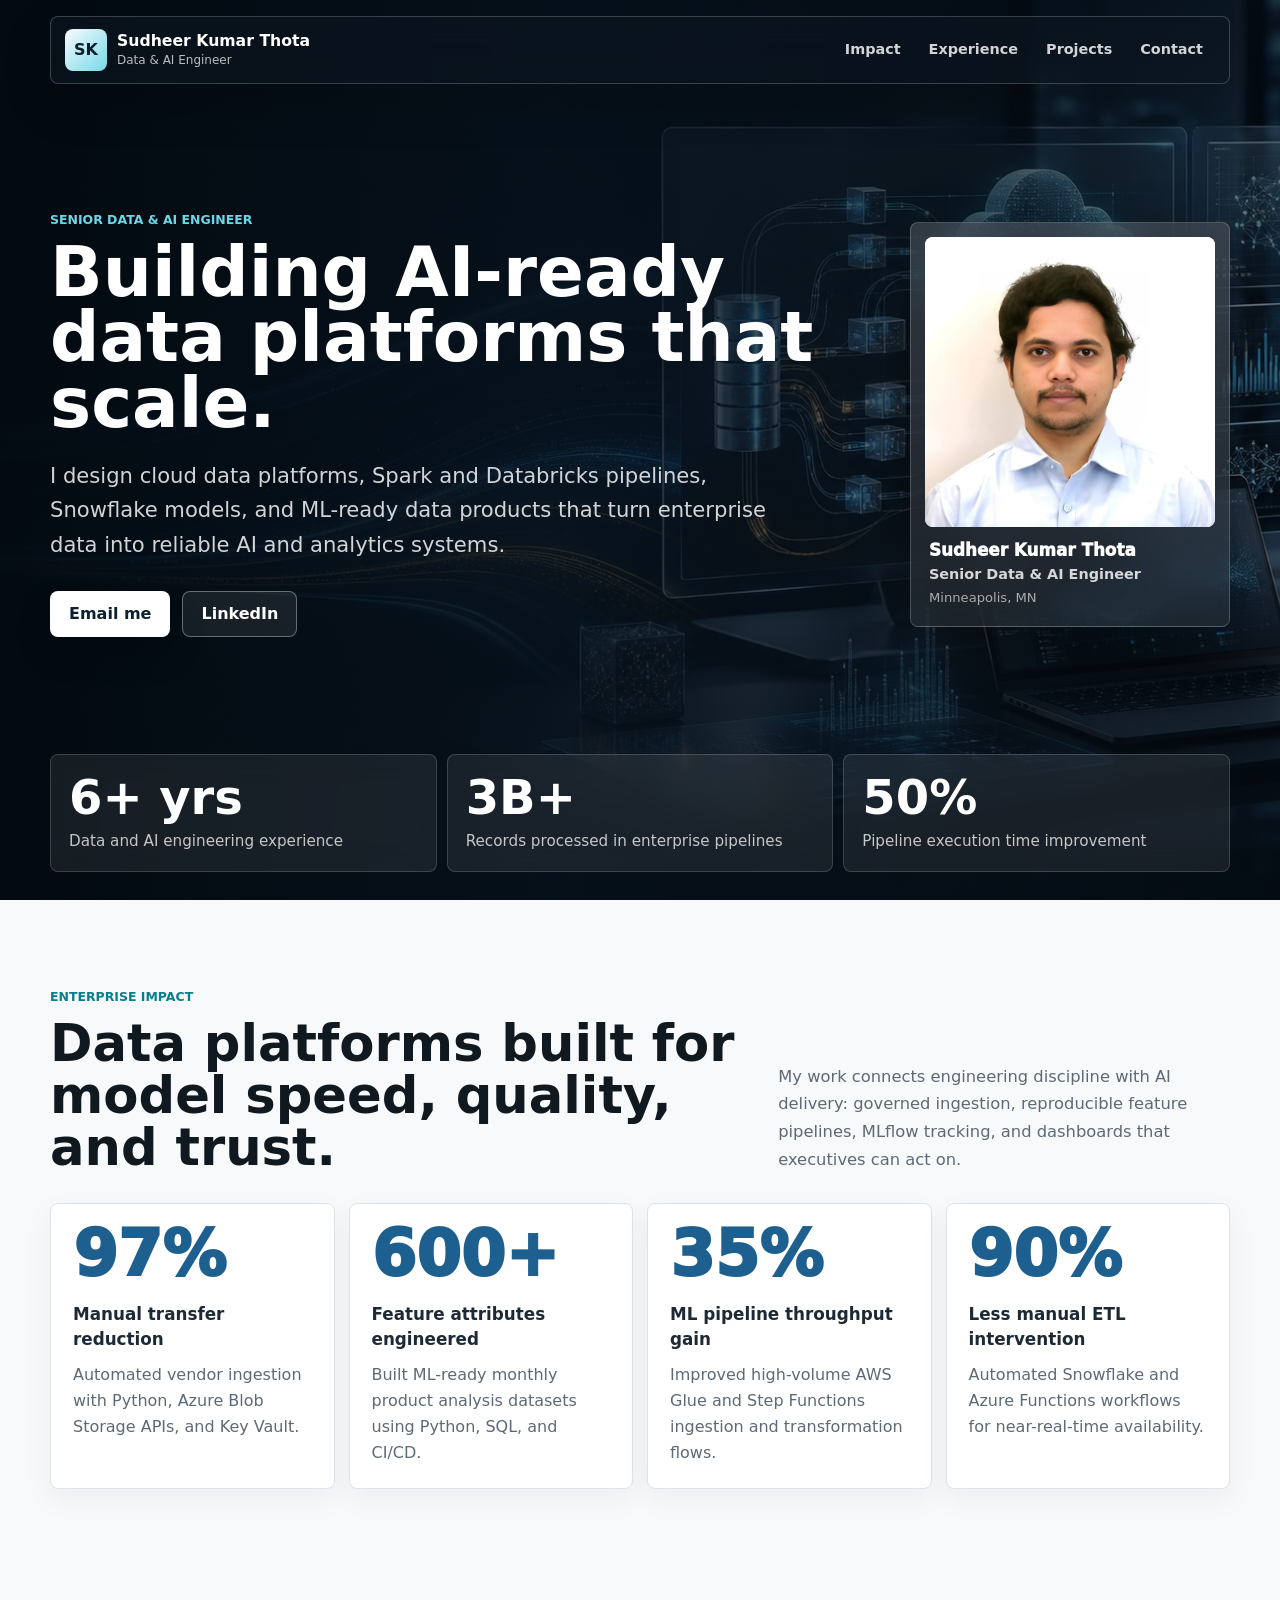
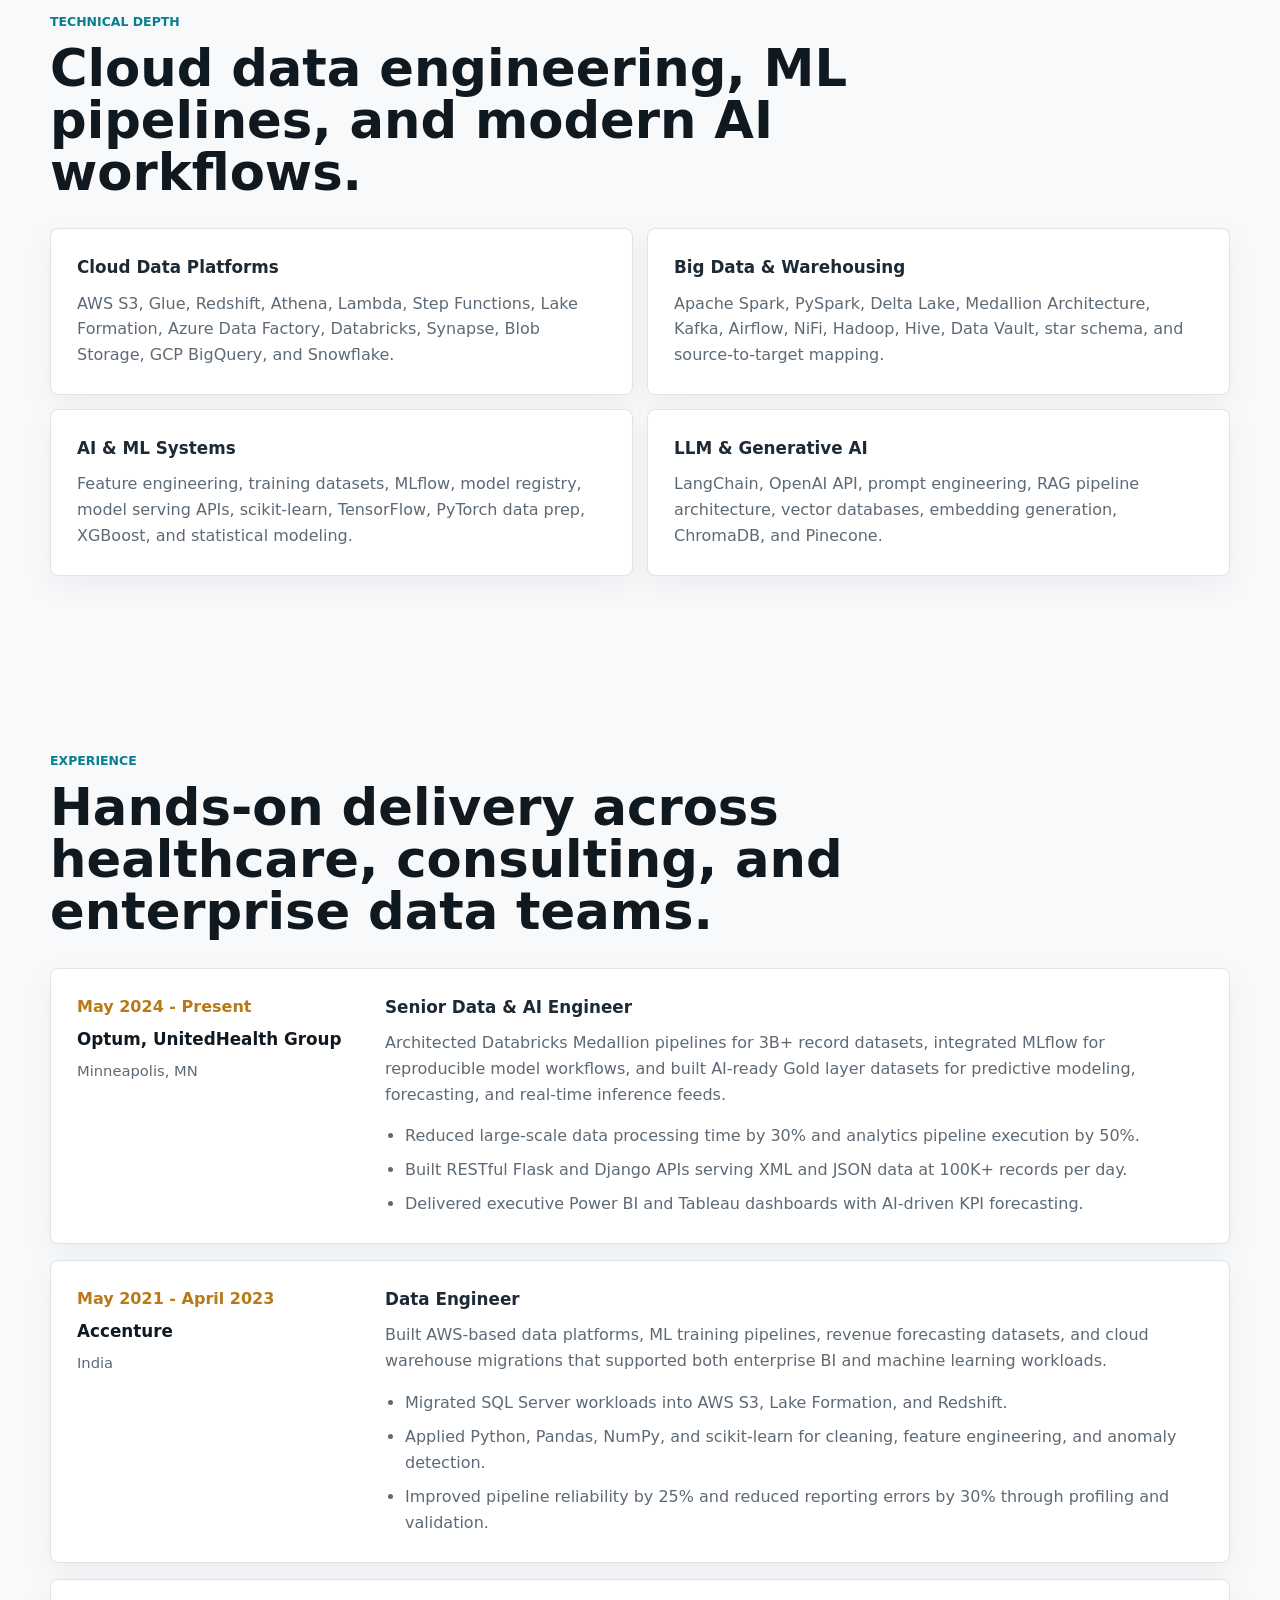
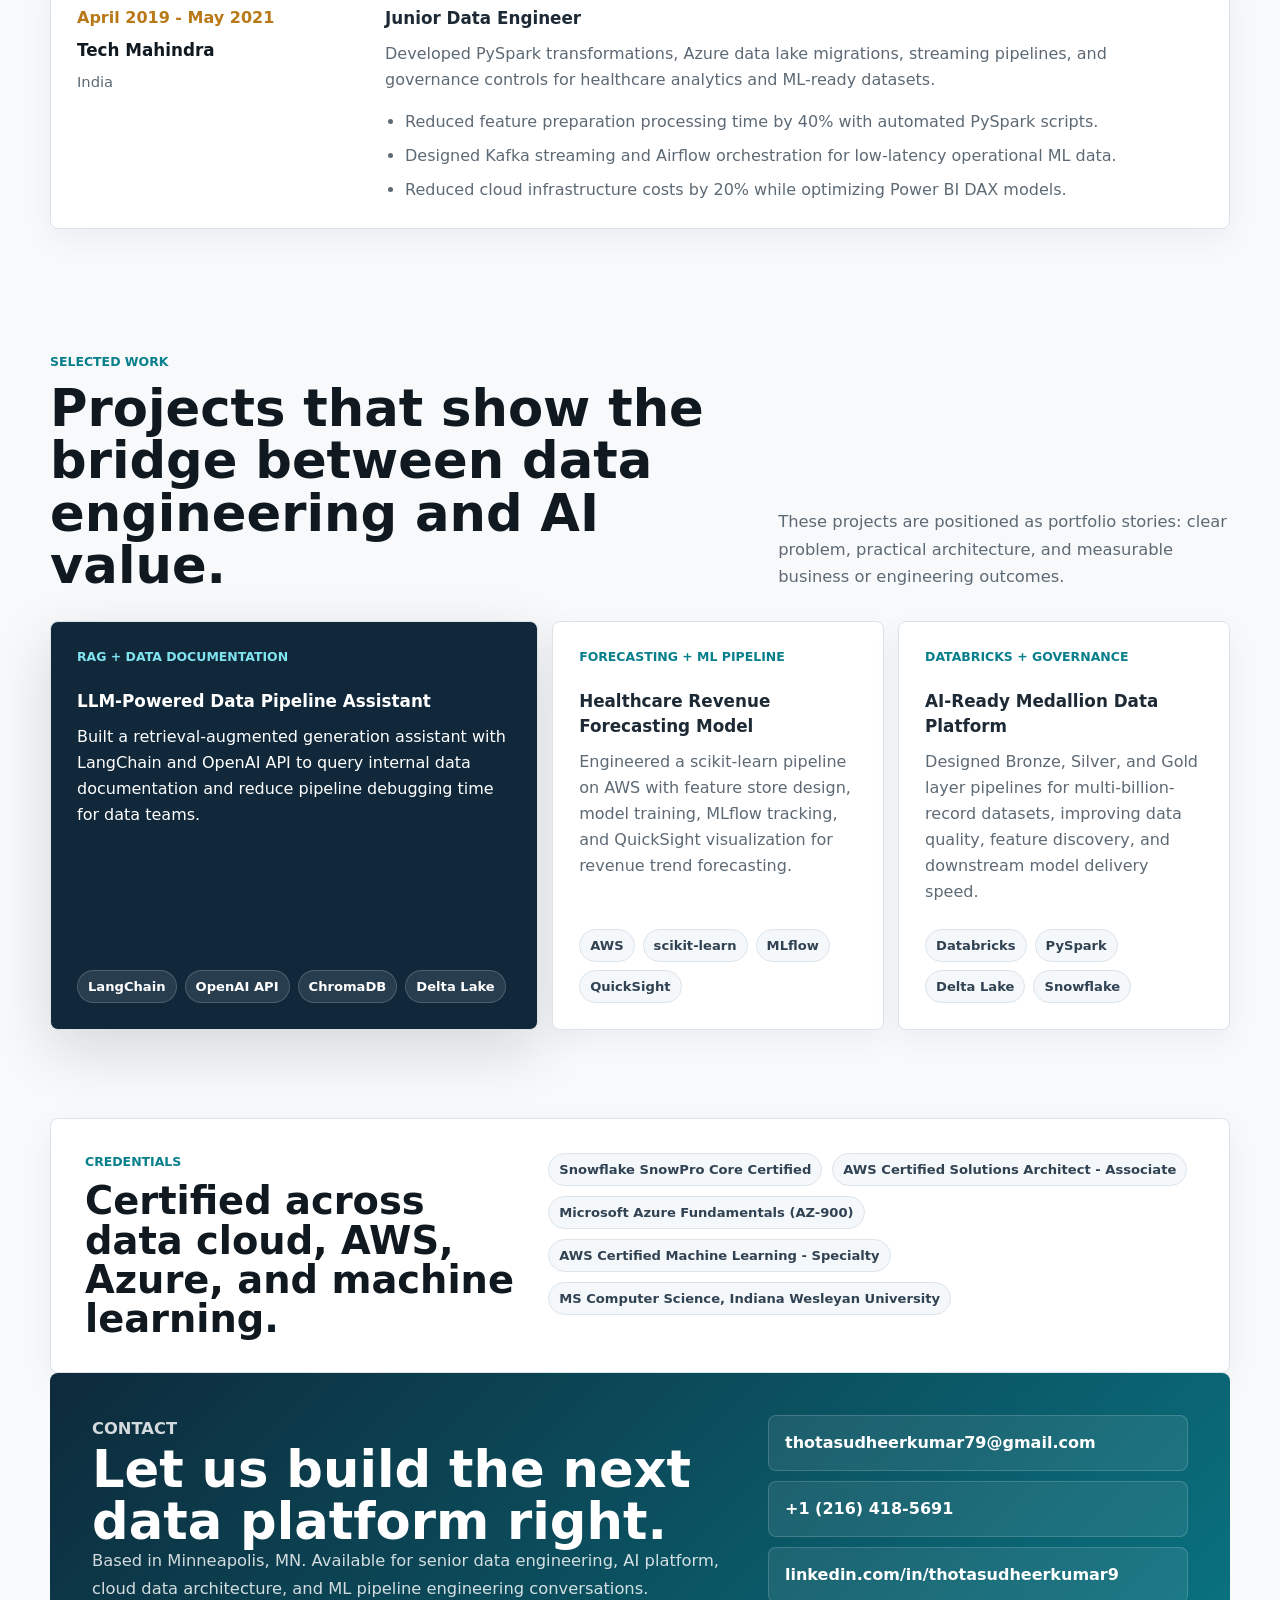
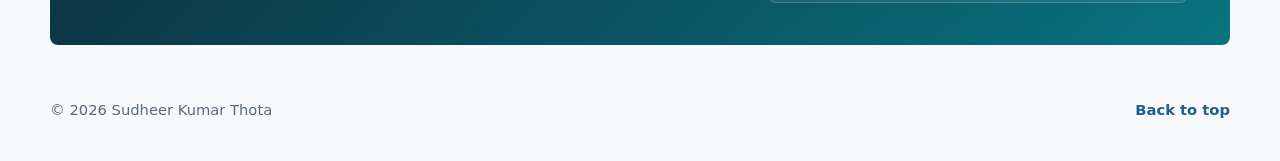
==== commit b0cb2b0f: "Add professional profile image" ====
--- a/index.html
+++ b/index.html
@@ -65,17 +65,31 @@
           alt="Abstract cloud data pipelines, AI models, and analytics dashboards"
         />
         <div class="hero-overlay"></div>
-        <div class="hero-content">
-          <p class="eyebrow">Senior Data & AI Engineer</p>
-          <h1 id="hero-title">Building AI-ready data platforms that scale.</h1>
-          <p class="hero-lede">
-            I design cloud data platforms, Spark and Databricks pipelines, Snowflake models,
-            and ML-ready data products that turn enterprise data into reliable AI and analytics systems.
-          </p>
-          <div class="hero-actions" aria-label="Contact links">
-            <a class="button primary" href="mailto:thotasudheerkumar79@gmail.com">Email me</a>
-            <a class="button secondary" href="https://linkedin.com/in/thotasudheerkumar9">LinkedIn</a>
+        <div class="hero-layout">
+          <div class="hero-content">
+            <p class="eyebrow">Senior Data & AI Engineer</p>
+            <h1 id="hero-title">Building AI-ready data platforms that scale.</h1>
+            <p class="hero-lede">
+              I design cloud data platforms, Spark and Databricks pipelines, Snowflake models,
+              and ML-ready data products that turn enterprise data into reliable AI and analytics systems.
+            </p>
+            <div class="hero-actions" aria-label="Contact links">
+              <a class="button primary" href="mailto:thotasudheerkumar79@gmail.com">Email me</a>
+              <a class="button secondary" href="https://linkedin.com/in/thotasudheerkumar9">LinkedIn</a>
+            </div>
           </div>
+          <aside class="profile-card" aria-label="Sudheer Kumar Thota profile">
+            <img
+              class="profile-photo"
+              src="assets/sudheer-profile.jpg"
+              alt="Portrait of Sudheer Kumar Thota"
+            />
+            <div class="profile-copy">
+              <span>Sudheer Kumar Thota</span>
+              <strong>Senior Data & AI Engineer</strong>
+              <small>Minneapolis, MN</small>
+            </div>
+          </aside>
         </div>
         <div class="hero-proof" aria-label="Professional highlights">
           <article>
--- a/portfolio.css
+++ b/portfolio.css
@@ -191,10 +191,74 @@
     linear-gradient(0deg, rgba(3, 10, 17, 0.86) 0%, rgba(3, 10, 17, 0.18) 44%, rgba(3, 10, 17, 0.6) 100%);
 }
 
-.hero-content {
+.hero-layout {
   position: relative;
   z-index: 1;
-  width: min(900px, 100%);
+  display: grid;
+  width: min(1180px, 100%);
+  grid-template-columns: minmax(0, 1fr) minmax(250px, 330px);
+  gap: clamp(24px, 4vw, 54px);
+  align-items: center;
+}
+
+.hero-content {
+  width: min(780px, 100%);
+}
+
+.profile-card {
+  justify-self: end;
+  width: min(100%, 320px);
+  border: 1px solid rgba(255, 255, 255, 0.2);
+  border-radius: 8px;
+  background:
+    linear-gradient(180deg, rgba(255, 255, 255, 0.16), rgba(255, 255, 255, 0.08)),
+    rgba(8, 17, 25, 0.38);
+  padding: 14px;
+  color: #ffffff;
+  box-shadow: 0 22px 60px rgba(0, 0, 0, 0.28);
+  backdrop-filter: blur(18px);
+  transition:
+    transform 220ms var(--ease),
+    border-color 220ms var(--ease),
+    background-color 220ms var(--ease);
+}
+
+.profile-card:hover {
+  border-color: rgba(255, 255, 255, 0.34);
+  transform: translateY(-4px);
+}
+
+.profile-photo {
+  width: 100%;
+  aspect-ratio: 1;
+  object-fit: cover;
+  object-position: center 44%;
+  border-radius: 8px;
+  background: #eef4f7;
+}
+
+.profile-copy {
+  display: grid;
+  gap: 5px;
+  padding: 14px 4px 4px;
+}
+
+.profile-copy span {
+  color: #ffffff;
+  font-size: 1.05rem;
+  font-weight: 950;
+  line-height: 1.15;
+}
+
+.profile-copy strong {
+  color: rgba(255, 255, 255, 0.82);
+  font-size: 0.9rem;
+  line-height: 1.25;
+}
+
+.profile-copy small {
+  color: rgba(255, 255, 255, 0.62);
+  font-size: 0.82rem;
 }
 
 .eyebrow,
@@ -213,7 +277,7 @@
 
 h1 {
   margin-bottom: 22px;
-  max-width: 900px;
+  max-width: 780px;
   font-size: clamp(2.9rem, 5.4vw, 4.9rem);
   line-height: 0.95;
   letter-spacing: 0;
@@ -694,6 +758,33 @@
     padding-bottom: 34px;
   }
 
+  .hero-layout {
+    grid-template-columns: 1fr;
+    gap: 24px;
+  }
+
+  .hero-content {
+    width: 100%;
+  }
+
+  .profile-card {
+    display: grid;
+    width: min(100%, 560px);
+    grid-template-columns: 112px minmax(0, 1fr);
+    gap: 14px;
+    align-items: center;
+    justify-self: start;
+    padding: 12px;
+  }
+
+  .profile-photo {
+    width: 112px;
+  }
+
+  .profile-copy {
+    padding: 0;
+  }
+
   .hero-proof {
     position: relative;
     right: auto;
@@ -788,6 +879,28 @@
     width: 100%;
   }
 
+  .profile-card {
+    width: 100%;
+    grid-template-columns: 86px minmax(0, 1fr);
+    gap: 12px;
+  }
+
+  .profile-photo {
+    width: 86px;
+  }
+
+  .profile-copy span {
+    font-size: 0.96rem;
+  }
+
+  .profile-copy strong {
+    font-size: 0.82rem;
+  }
+
+  .profile-copy small {
+    font-size: 0.76rem;
+  }
+
   .hero-proof article,
   .metric,
   .expertise-grid article,
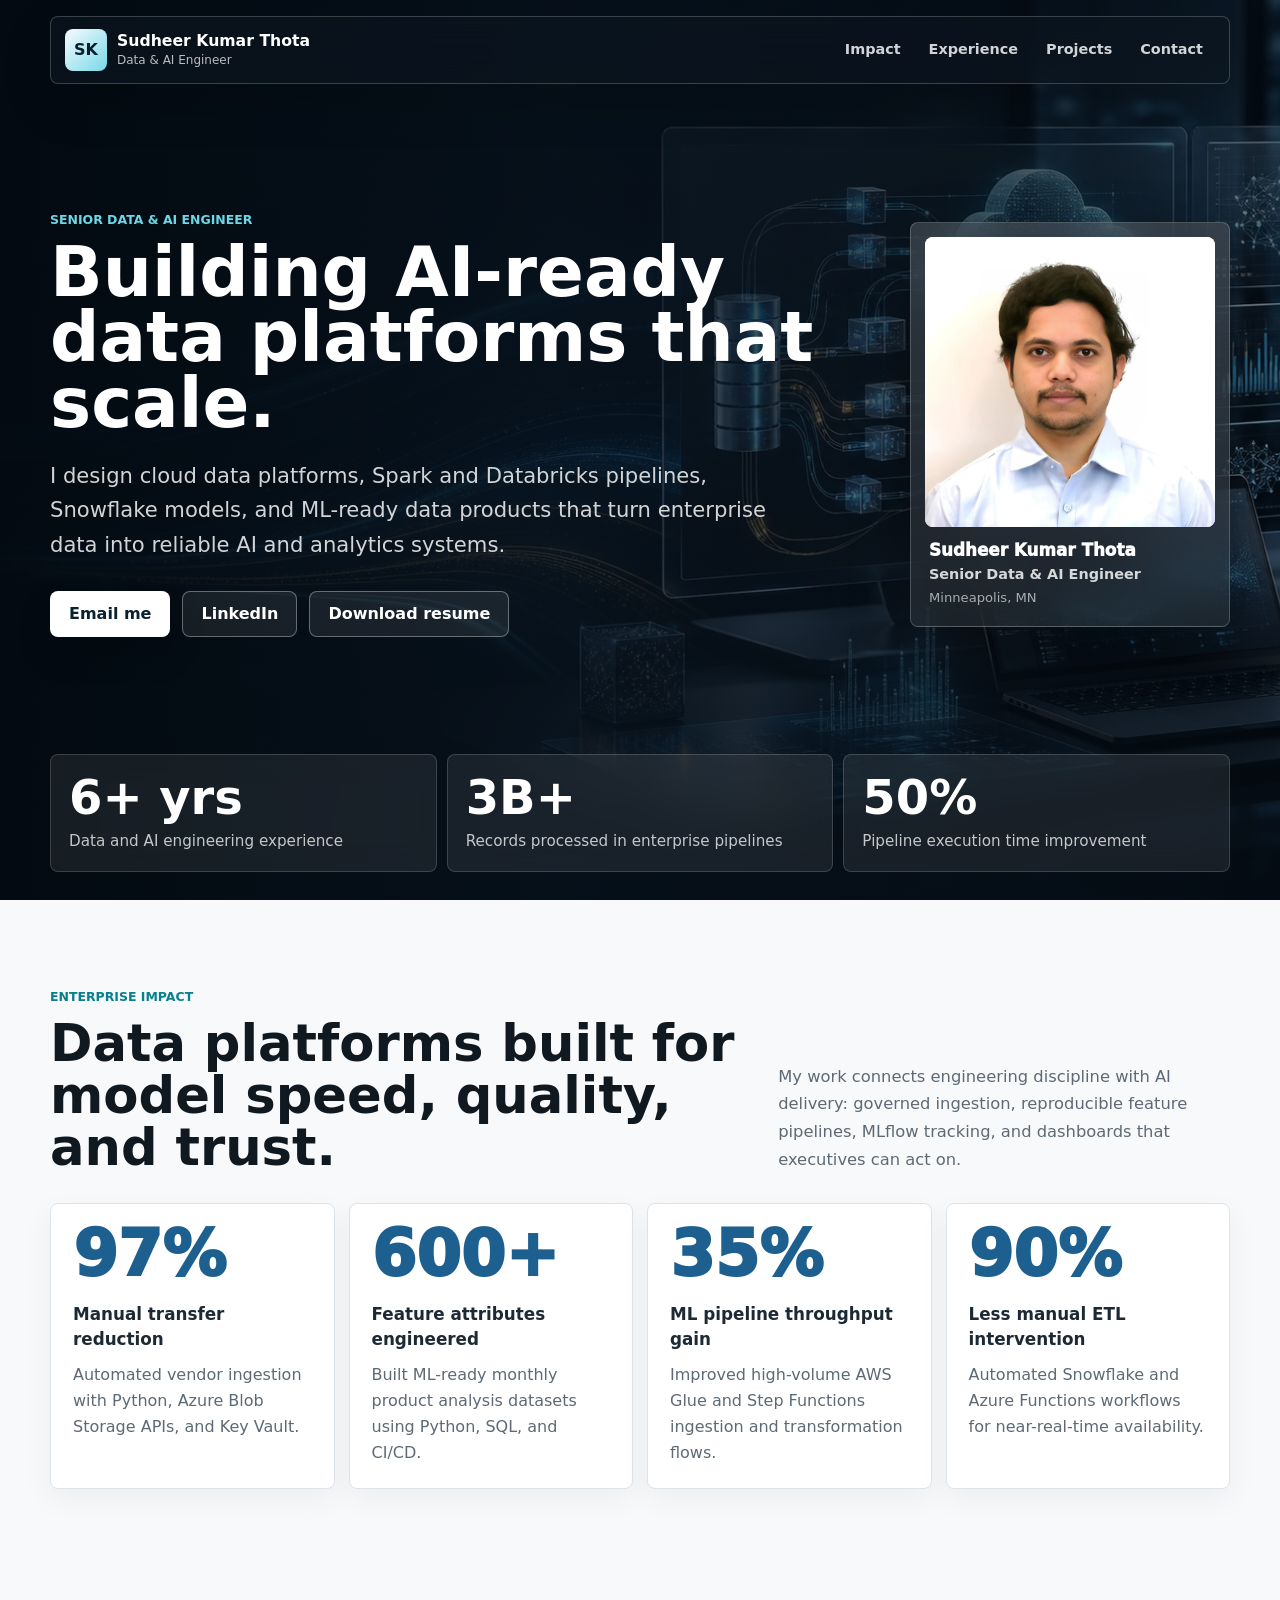
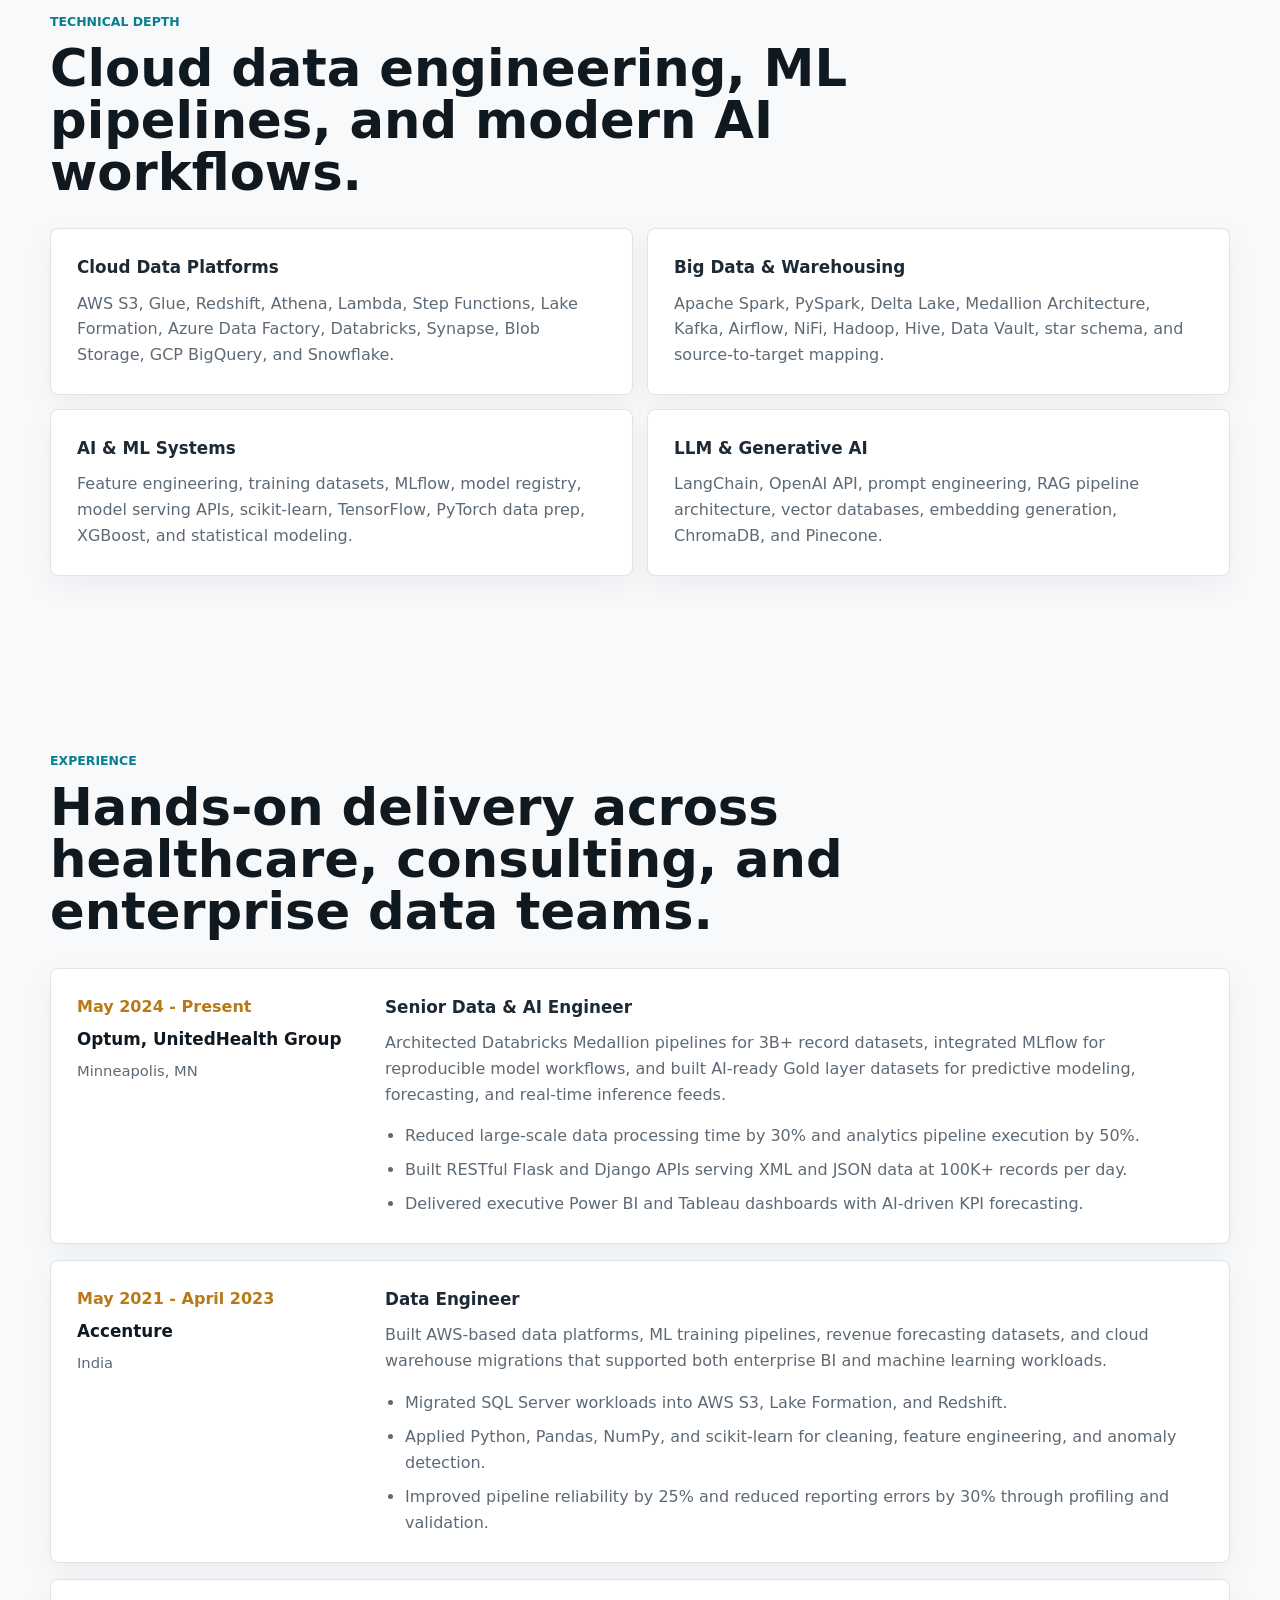
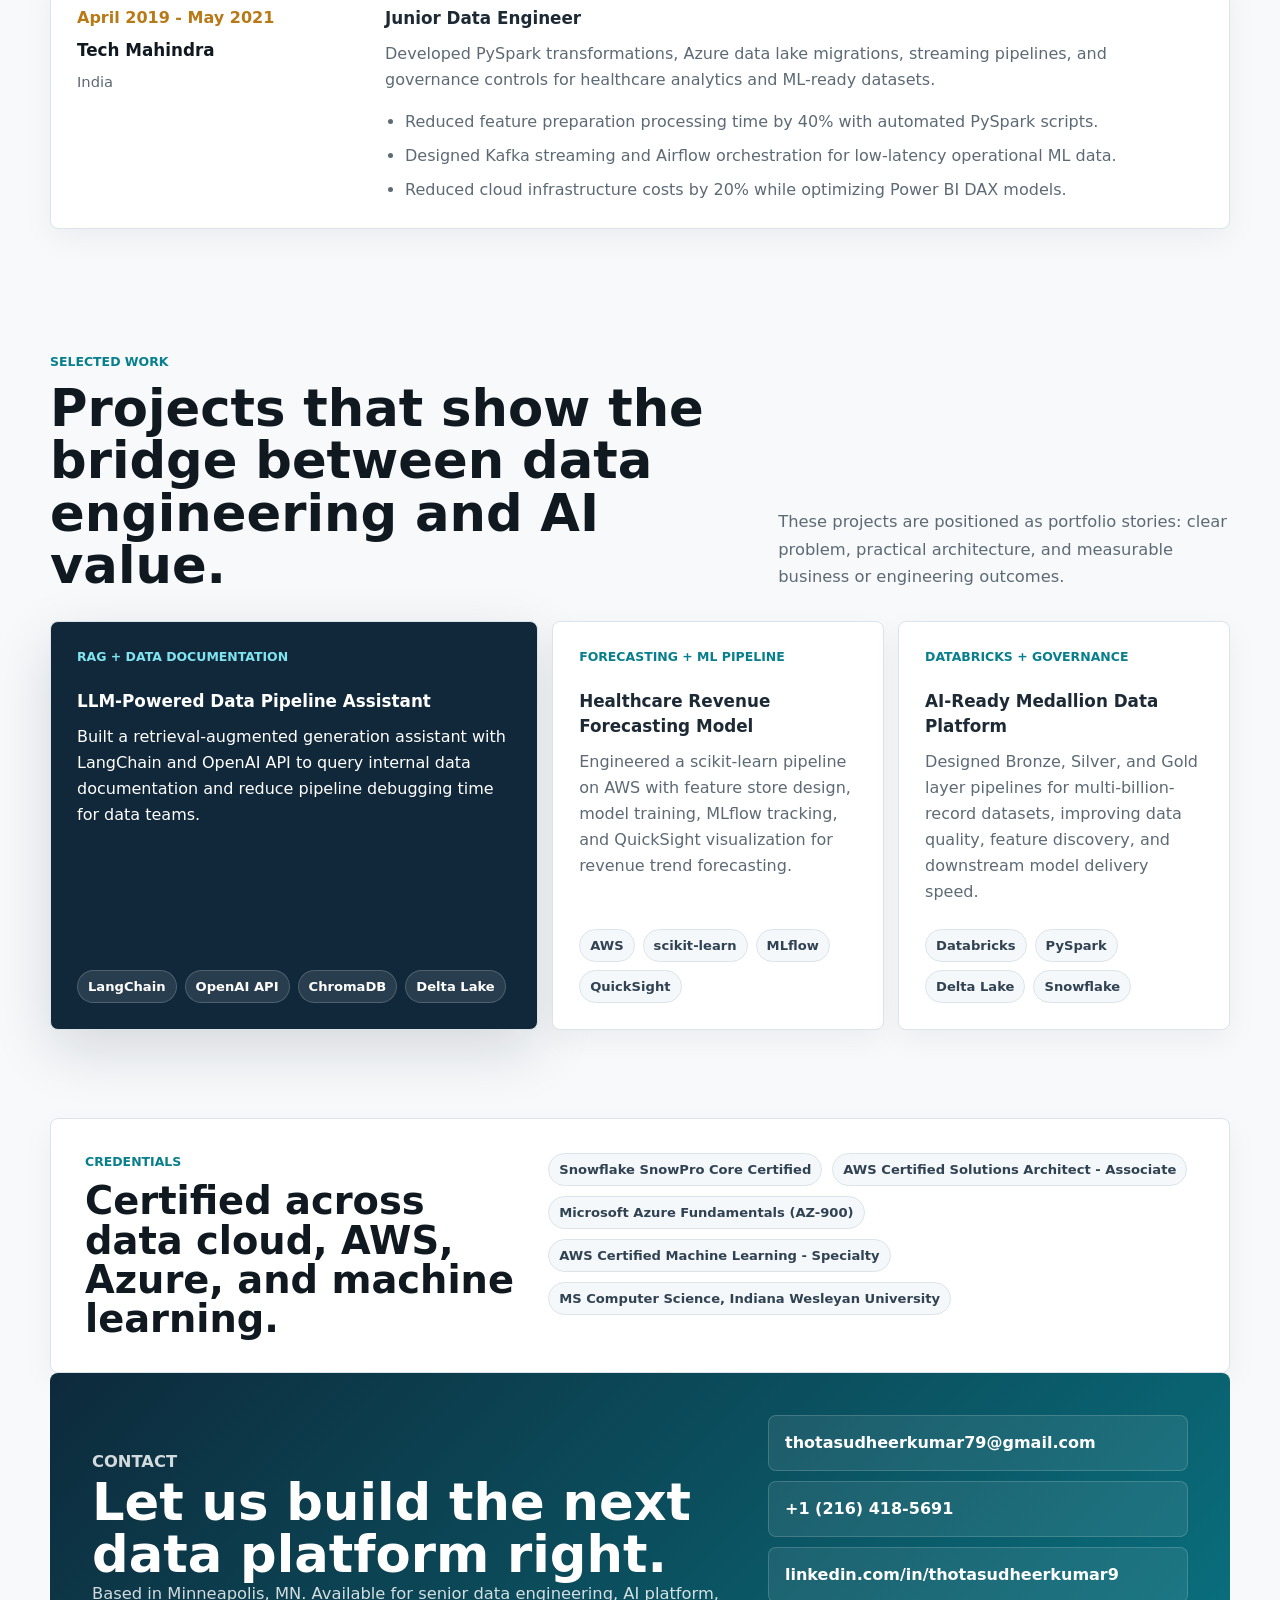
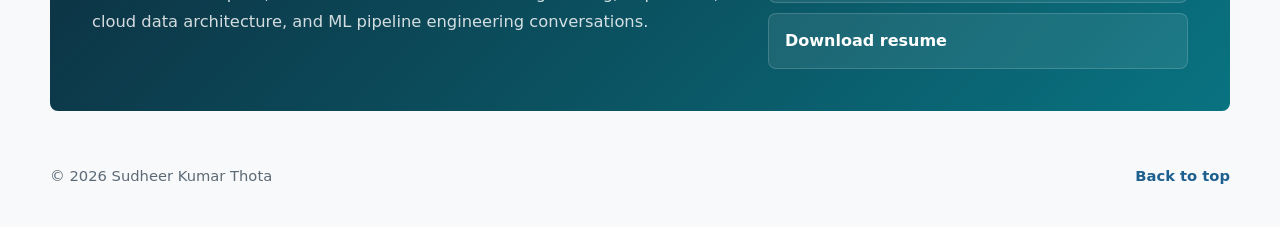
==== commit 97ae7b41: "Add resume download link" ====
--- a/index.html
+++ b/index.html
@@ -76,6 +76,13 @@
             <div class="hero-actions" aria-label="Contact links">
               <a class="button primary" href="mailto:thotasudheerkumar79@gmail.com">Email me</a>
               <a class="button secondary" href="https://linkedin.com/in/thotasudheerkumar9">LinkedIn</a>
+              <a
+                class="button secondary"
+                href="assets/sudheer-kumar-thota-resume.docx"
+                download="Sudheer-Kumar-Thota-Data-AI-Engineer-Resume.docx"
+              >
+                Download resume
+              </a>
             </div>
           </div>
           <aside class="profile-card" aria-label="Sudheer Kumar Thota profile">
@@ -316,6 +323,12 @@
           <a href="mailto:thotasudheerkumar79@gmail.com">thotasudheerkumar79@gmail.com</a>
           <a href="tel:+12164185691">+1 (216) 418-5691</a>
           <a href="https://linkedin.com/in/thotasudheerkumar9">linkedin.com/in/thotasudheerkumar9</a>
+          <a
+            href="assets/sudheer-kumar-thota-resume.docx"
+            download="Sudheer-Kumar-Thota-Data-AI-Engineer-Resume.docx"
+          >
+            Download resume
+          </a>
         </div>
       </section>
     </main>
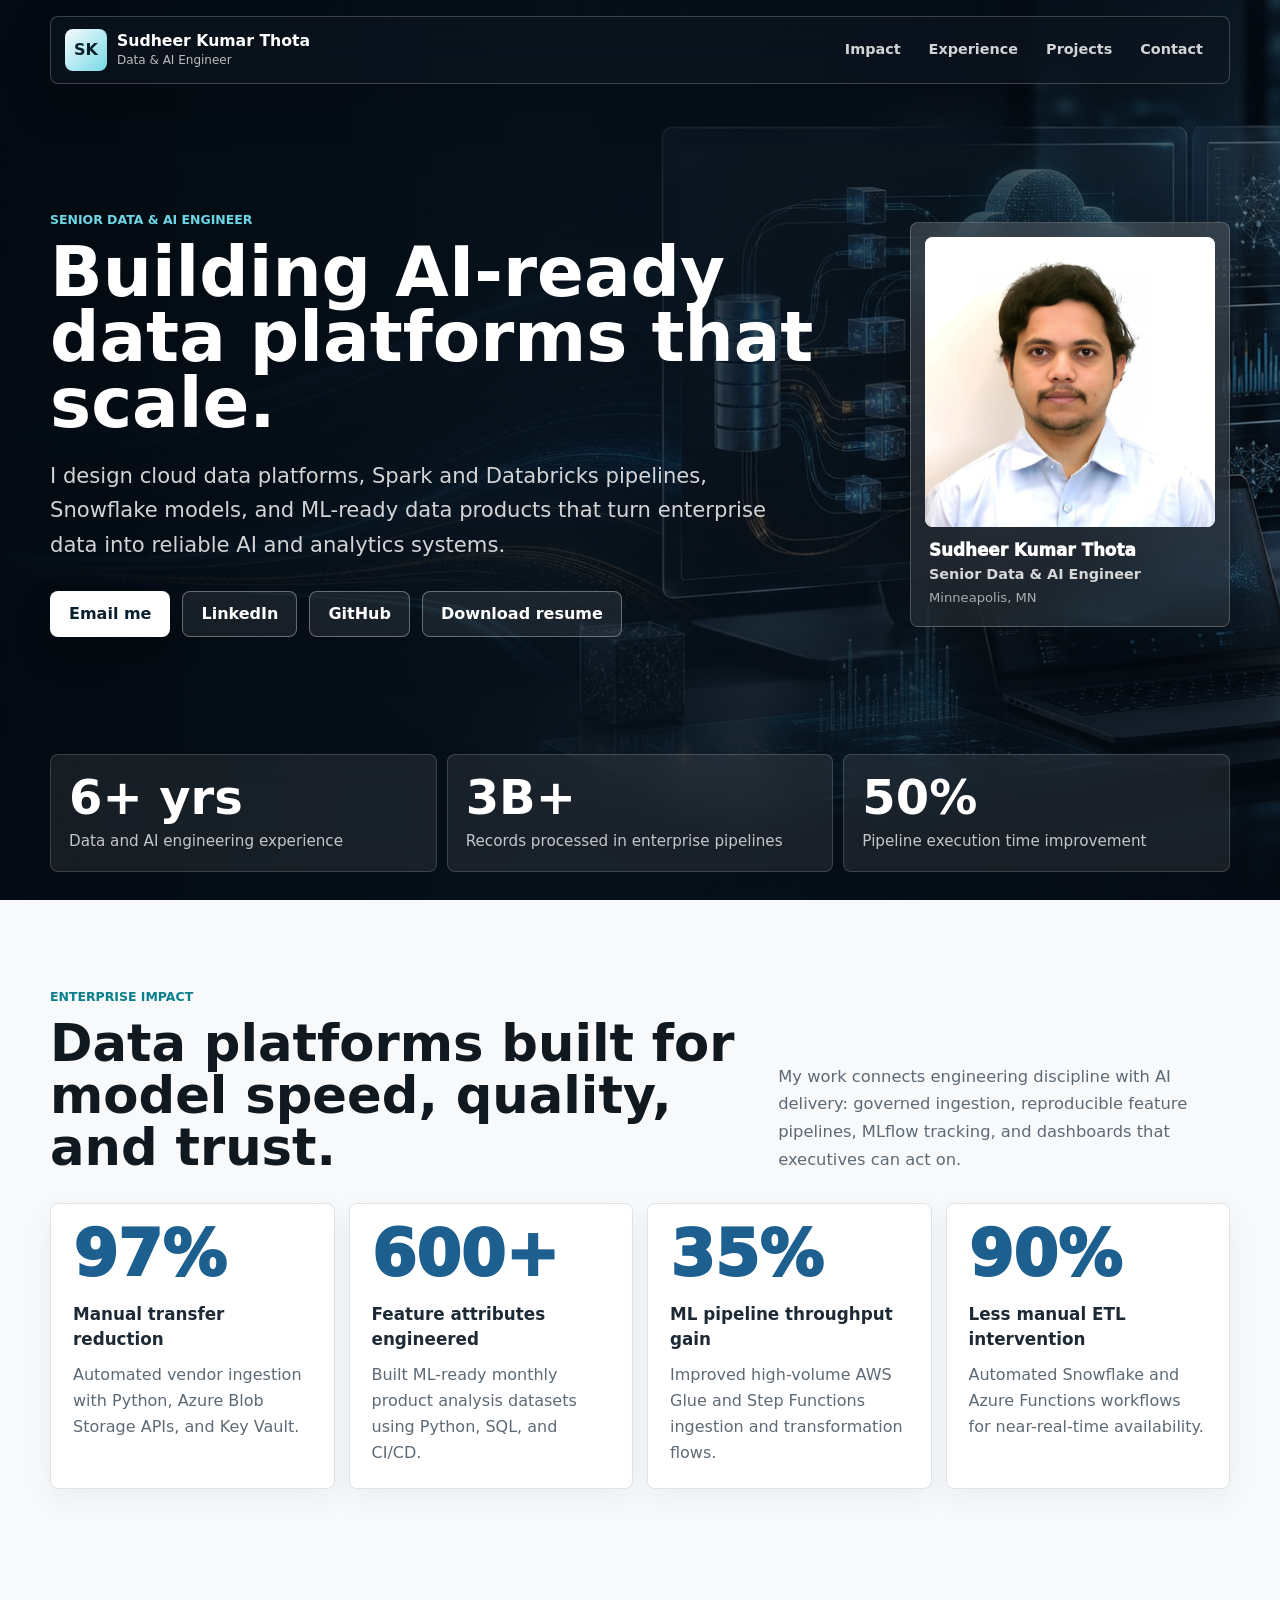
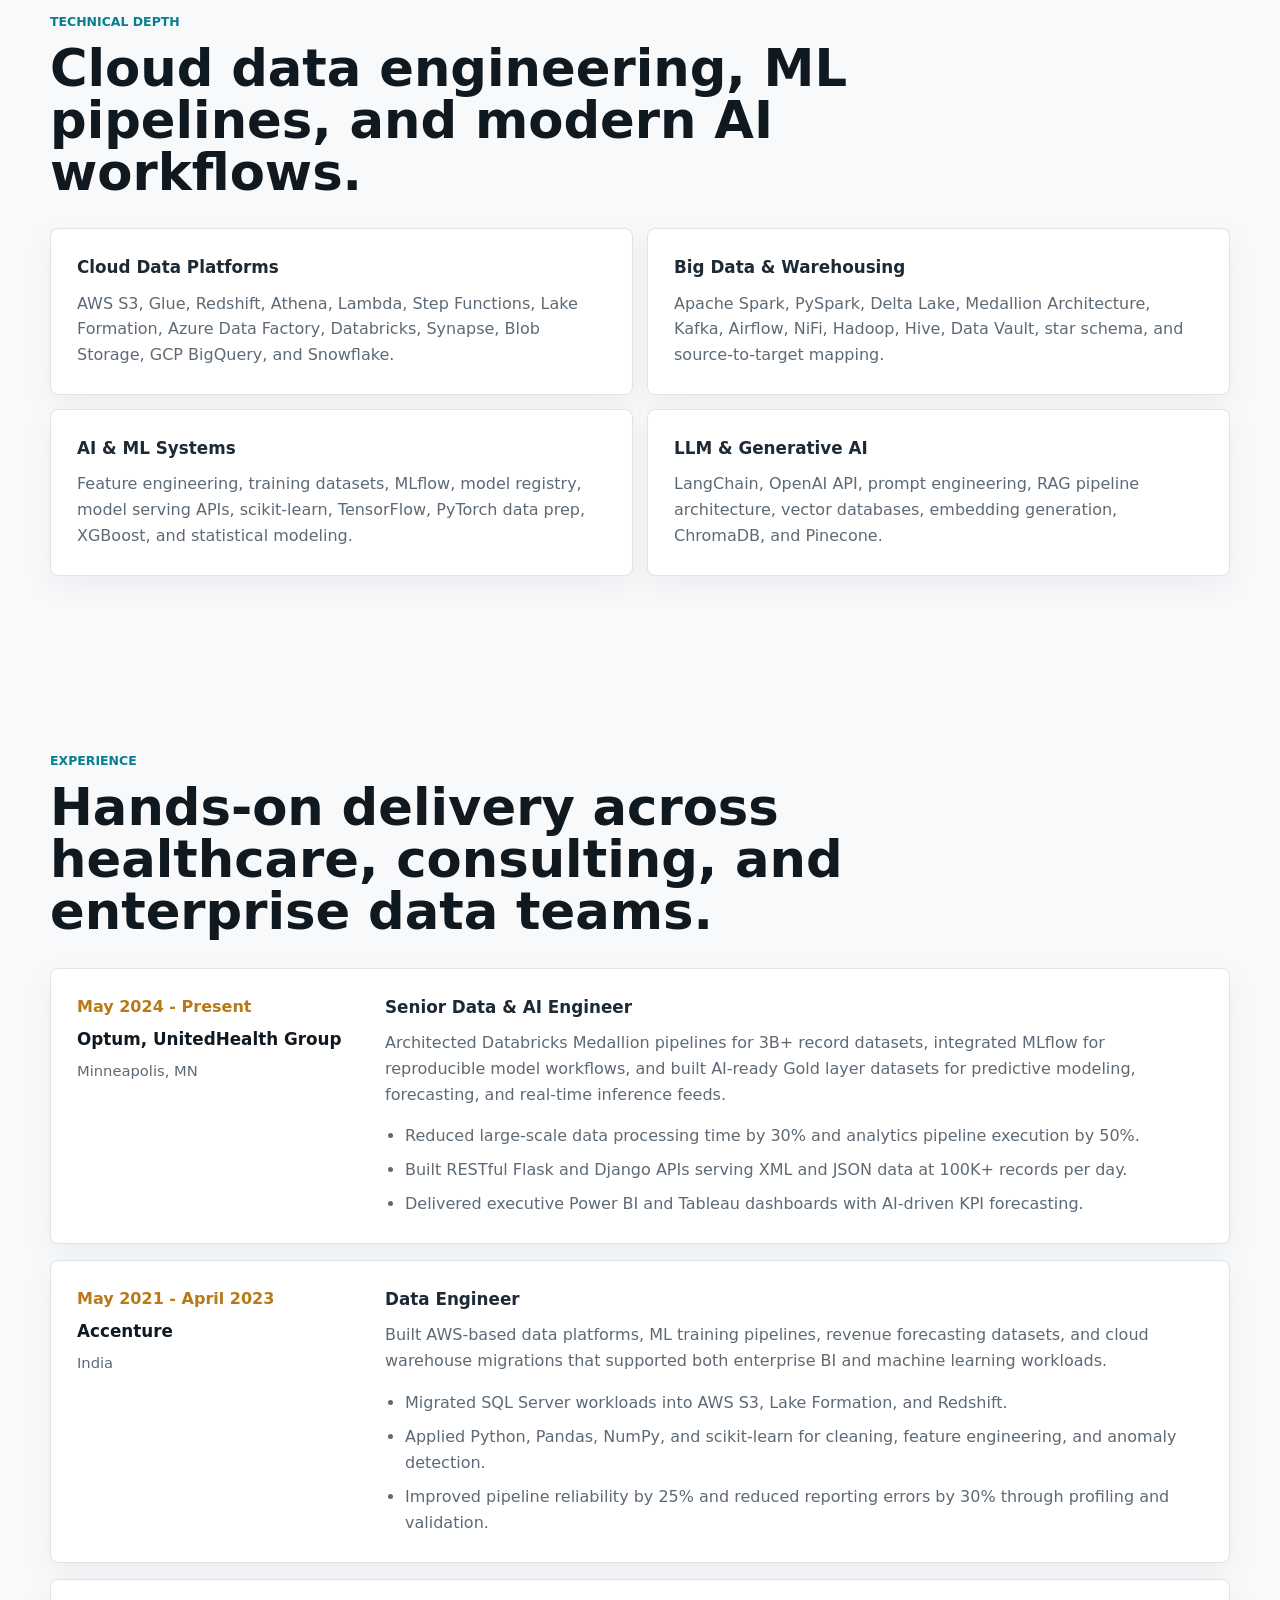
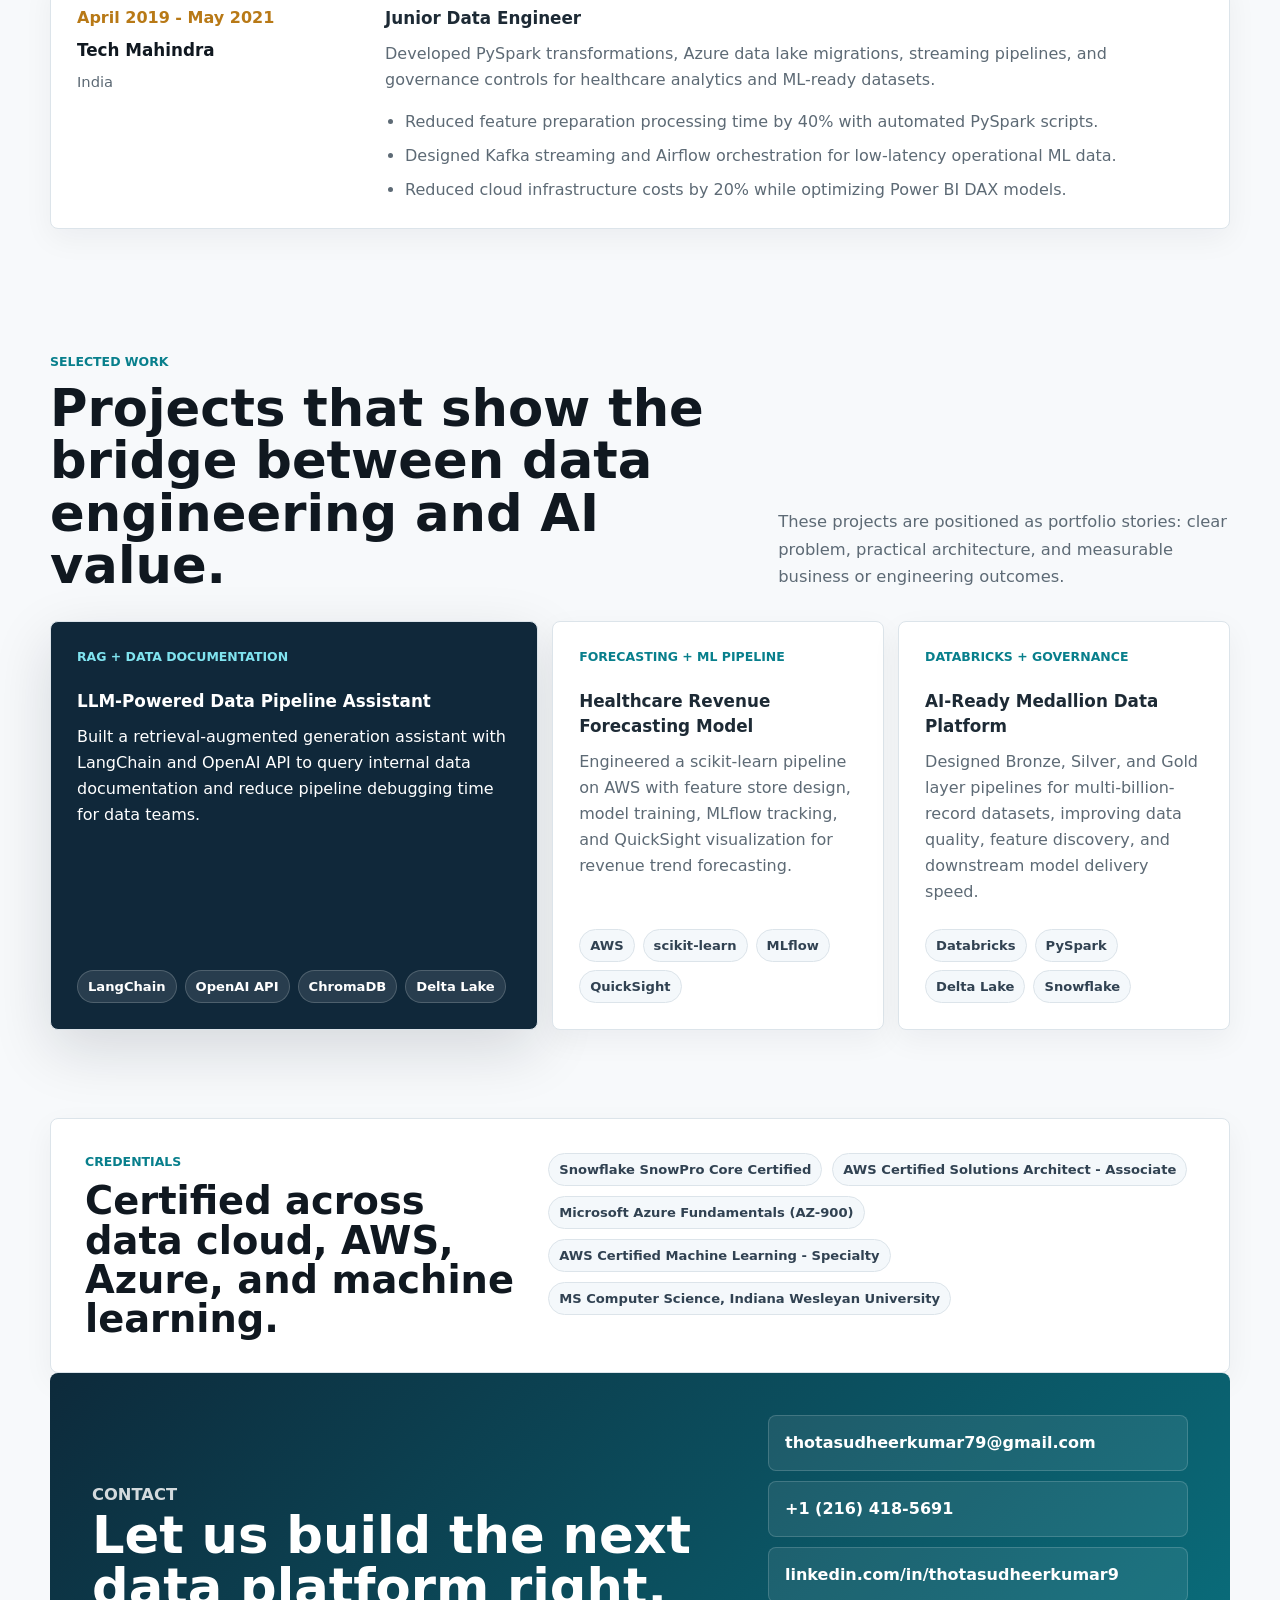
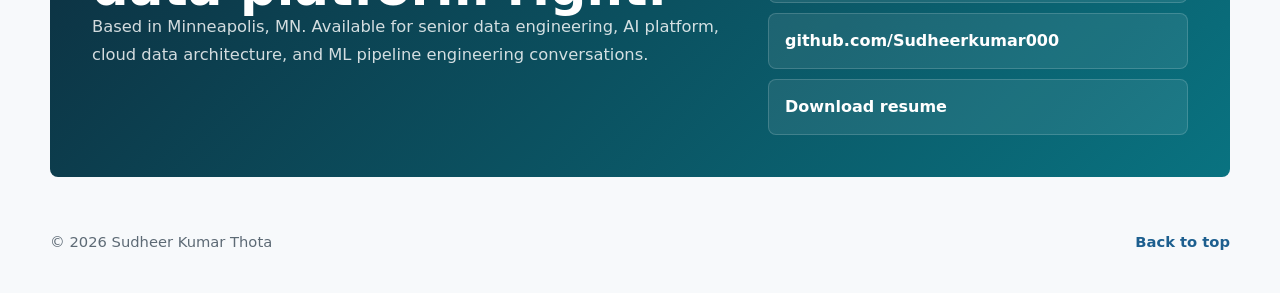
==== commit b991bc3c: "Add GitHub profile link" ====
--- a/index.html
+++ b/index.html
@@ -76,6 +76,7 @@
             <div class="hero-actions" aria-label="Contact links">
               <a class="button primary" href="mailto:thotasudheerkumar79@gmail.com">Email me</a>
               <a class="button secondary" href="https://linkedin.com/in/thotasudheerkumar9">LinkedIn</a>
+              <a class="button secondary" href="https://github.com/Sudheerkumar000">GitHub</a>
               <a
                 class="button secondary"
                 href="assets/sudheer-kumar-thota-resume.docx"
@@ -323,6 +324,7 @@
           <a href="mailto:thotasudheerkumar79@gmail.com">thotasudheerkumar79@gmail.com</a>
           <a href="tel:+12164185691">+1 (216) 418-5691</a>
           <a href="https://linkedin.com/in/thotasudheerkumar9">linkedin.com/in/thotasudheerkumar9</a>
+          <a href="https://github.com/Sudheerkumar000">github.com/Sudheerkumar000</a>
           <a
             href="assets/sudheer-kumar-thota-resume.docx"
             download="Sudheer-Kumar-Thota-Data-AI-Engineer-Resume.docx"
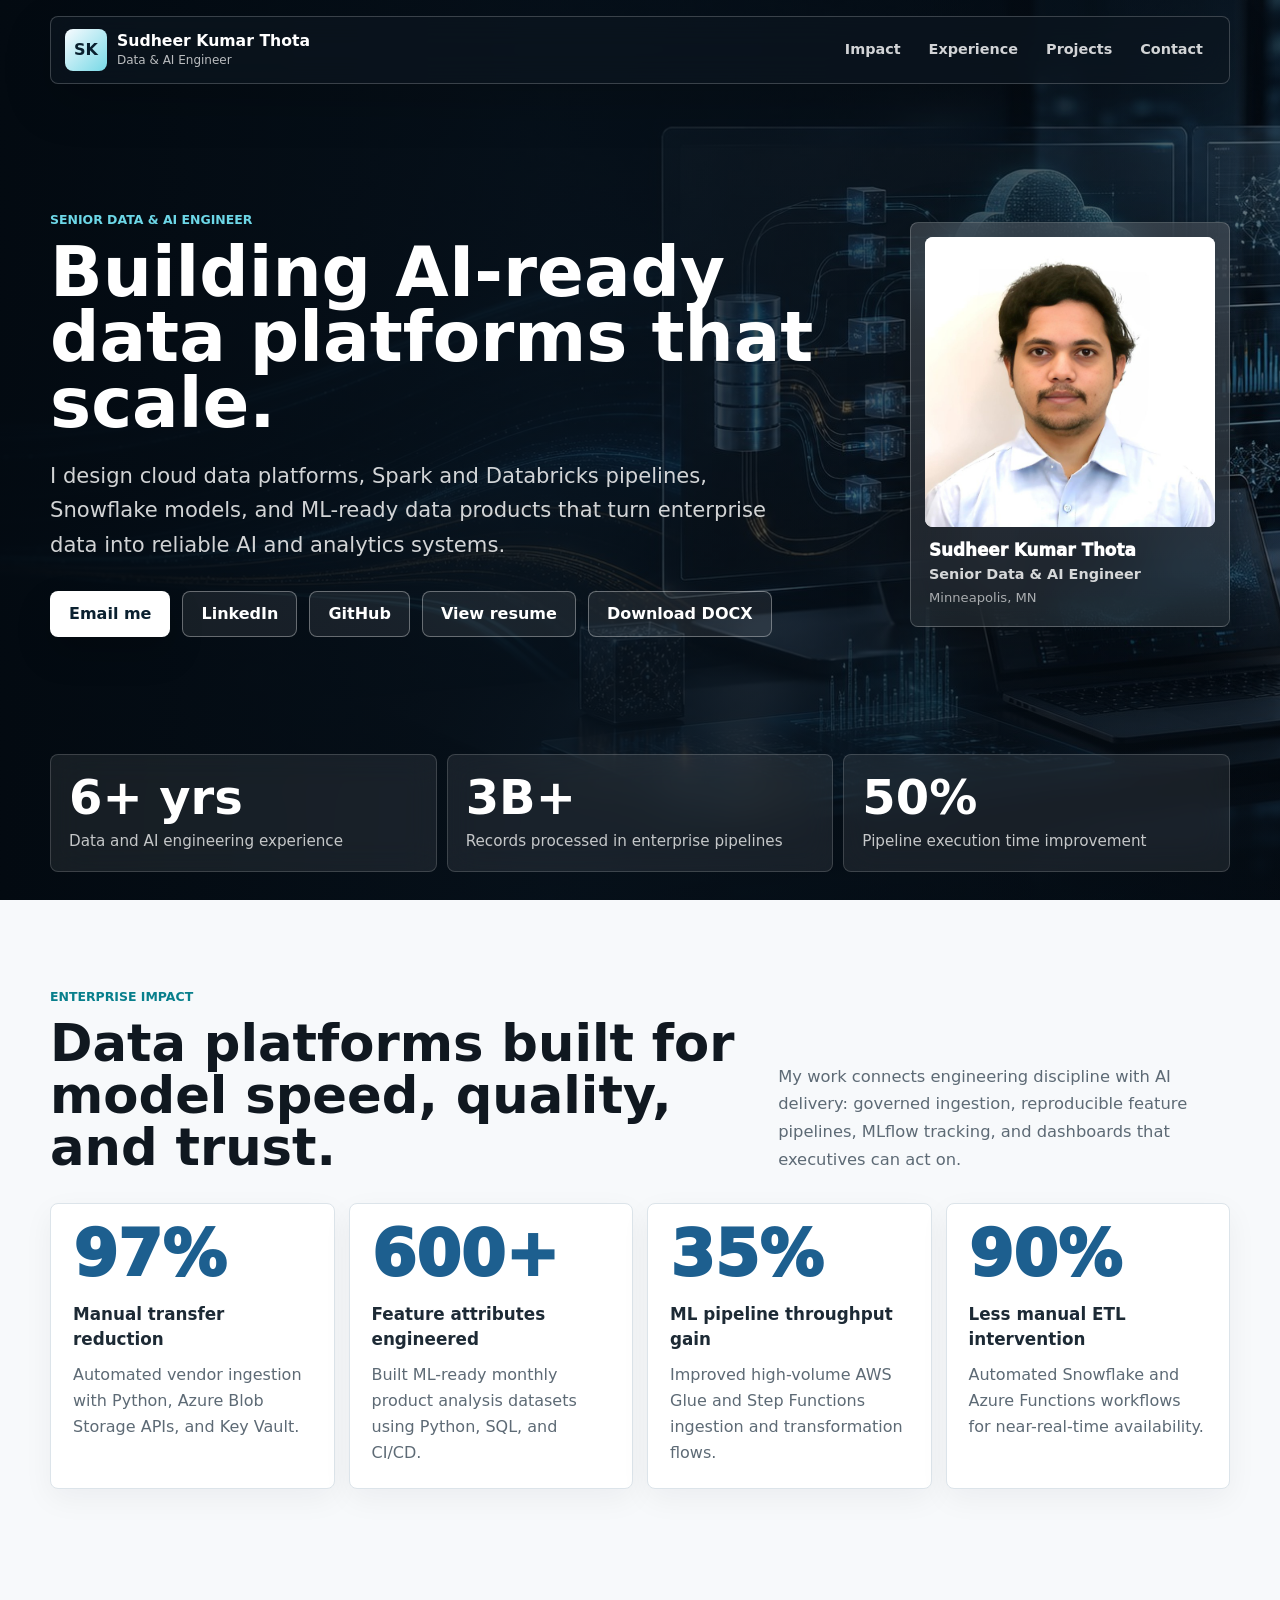
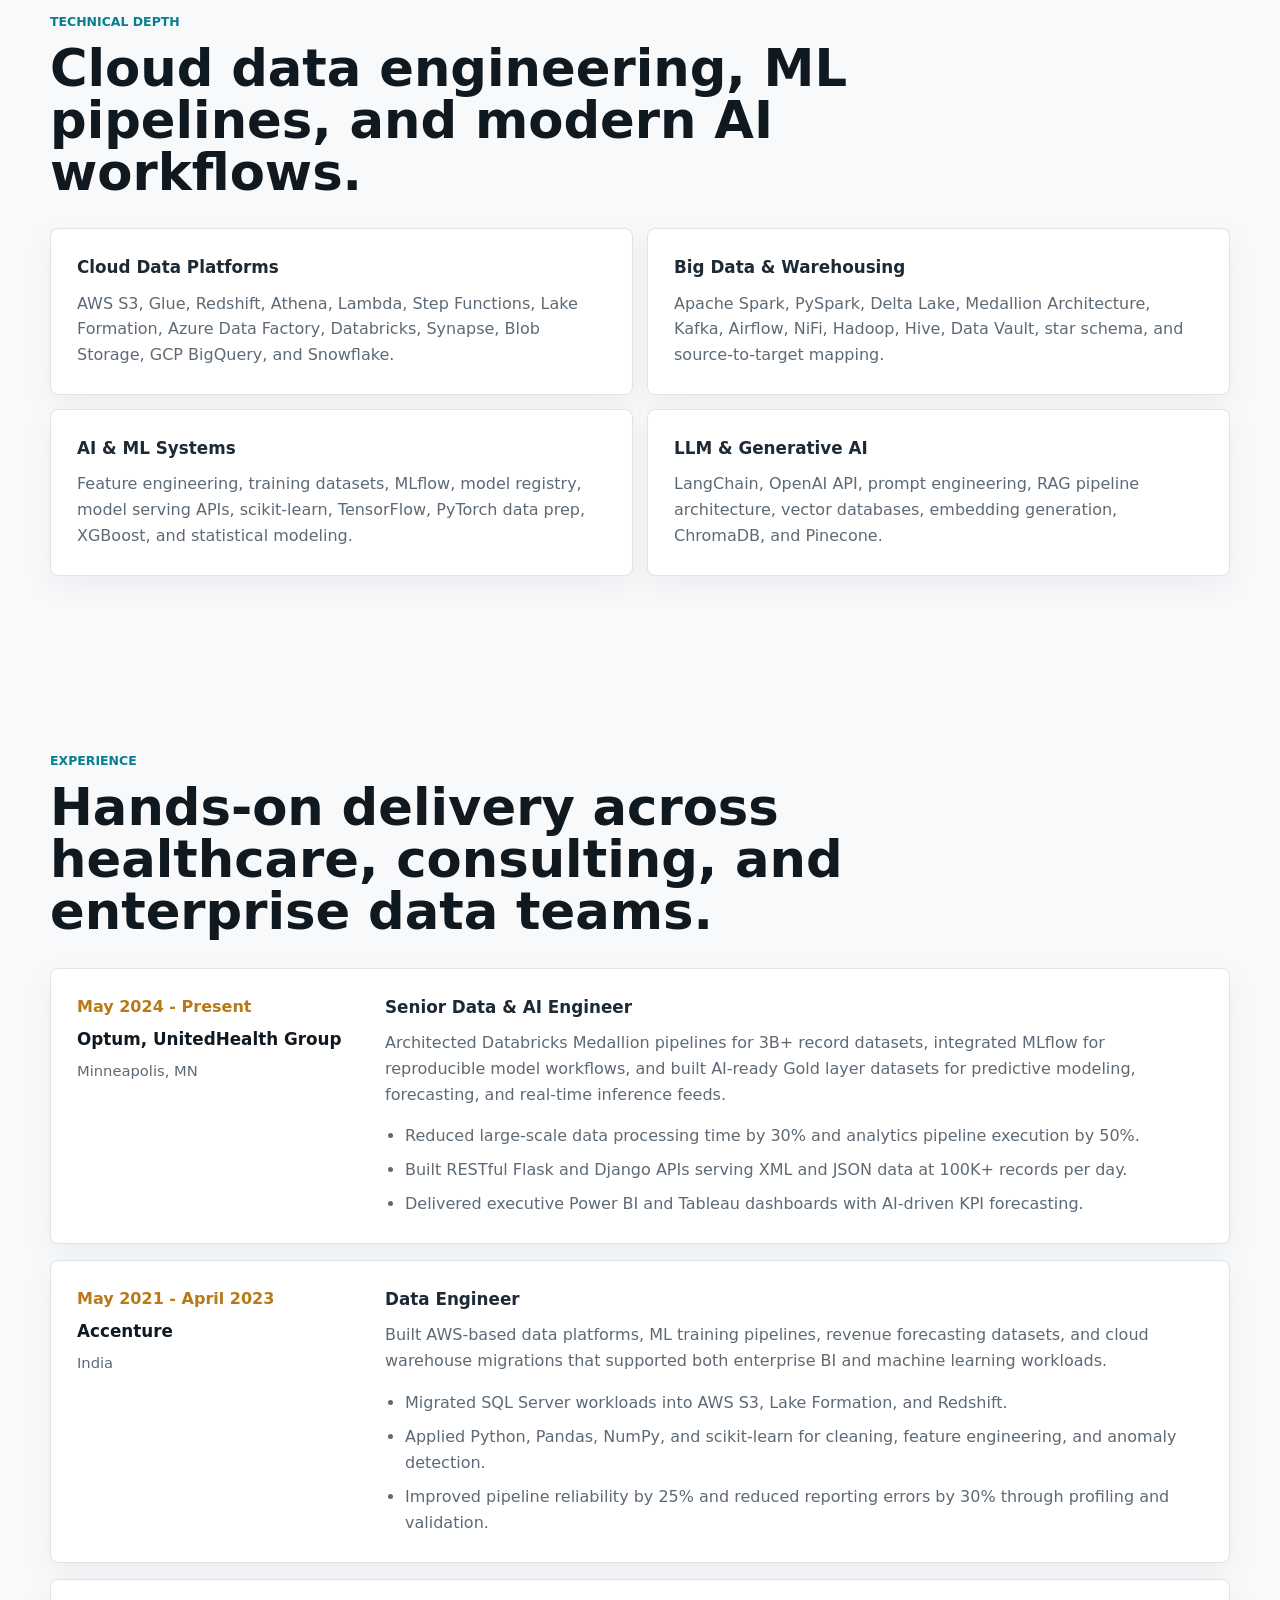
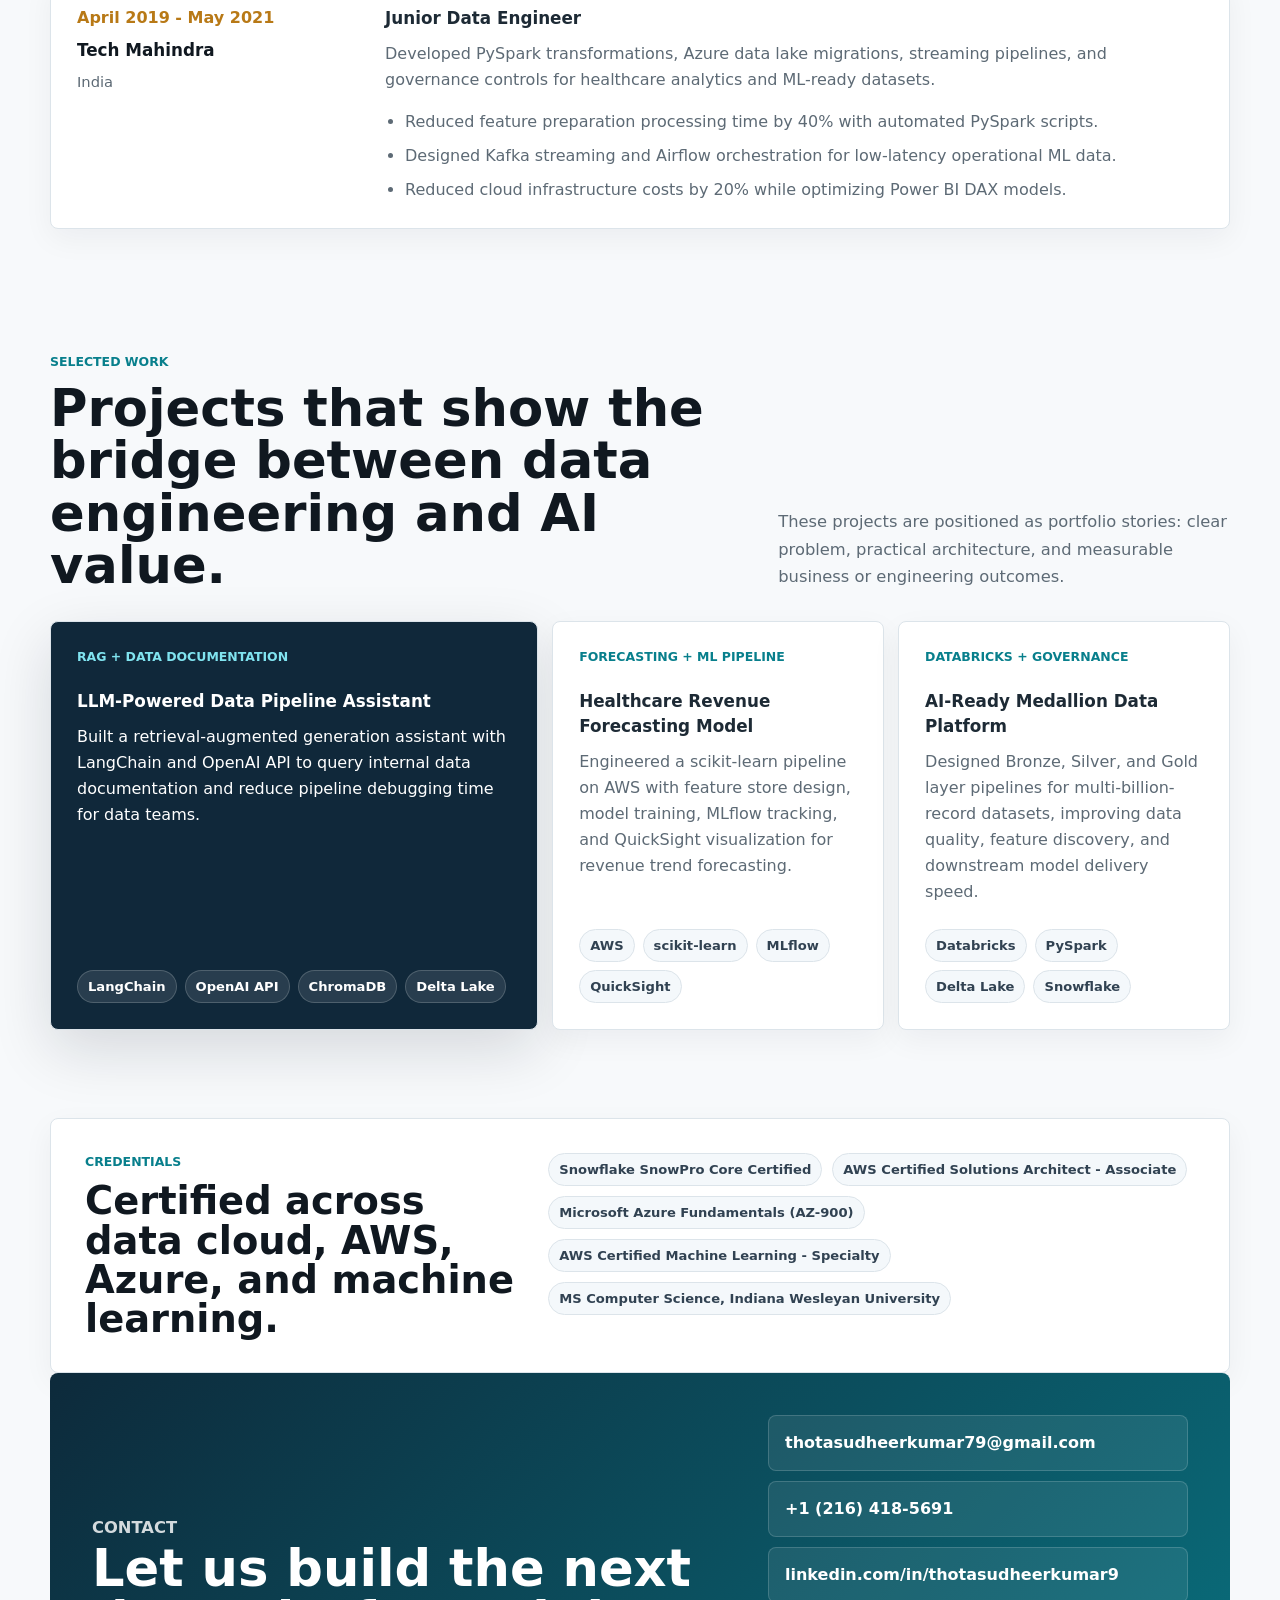
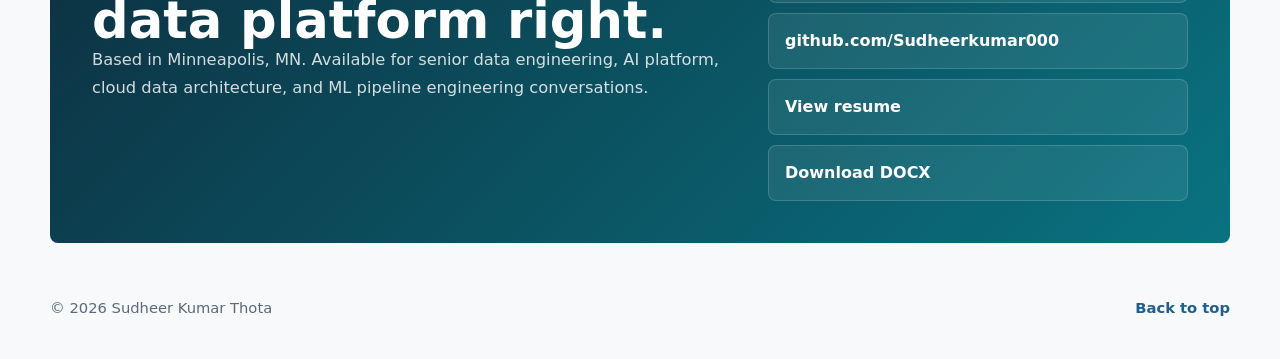
==== commit bcf3dcdc: "Add browser resume view" ====
--- a/index.html
+++ b/index.html
@@ -77,12 +77,13 @@
               <a class="button primary" href="mailto:thotasudheerkumar79@gmail.com">Email me</a>
               <a class="button secondary" href="https://linkedin.com/in/thotasudheerkumar9">LinkedIn</a>
               <a class="button secondary" href="https://github.com/Sudheerkumar000">GitHub</a>
+              <a class="button secondary" href="resume.html" target="_blank" rel="noopener">View resume</a>
               <a
                 class="button secondary"
                 href="assets/sudheer-kumar-thota-resume.docx"
                 download="Sudheer-Kumar-Thota-Data-AI-Engineer-Resume.docx"
               >
-                Download resume
+                Download DOCX
               </a>
             </div>
           </div>
@@ -325,11 +326,12 @@
           <a href="tel:+12164185691">+1 (216) 418-5691</a>
           <a href="https://linkedin.com/in/thotasudheerkumar9">linkedin.com/in/thotasudheerkumar9</a>
           <a href="https://github.com/Sudheerkumar000">github.com/Sudheerkumar000</a>
+          <a href="resume.html" target="_blank" rel="noopener">View resume</a>
           <a
             href="assets/sudheer-kumar-thota-resume.docx"
             download="Sudheer-Kumar-Thota-Data-AI-Engineer-Resume.docx"
           >
-            Download resume
+            Download DOCX
           </a>
         </div>
       </section>
